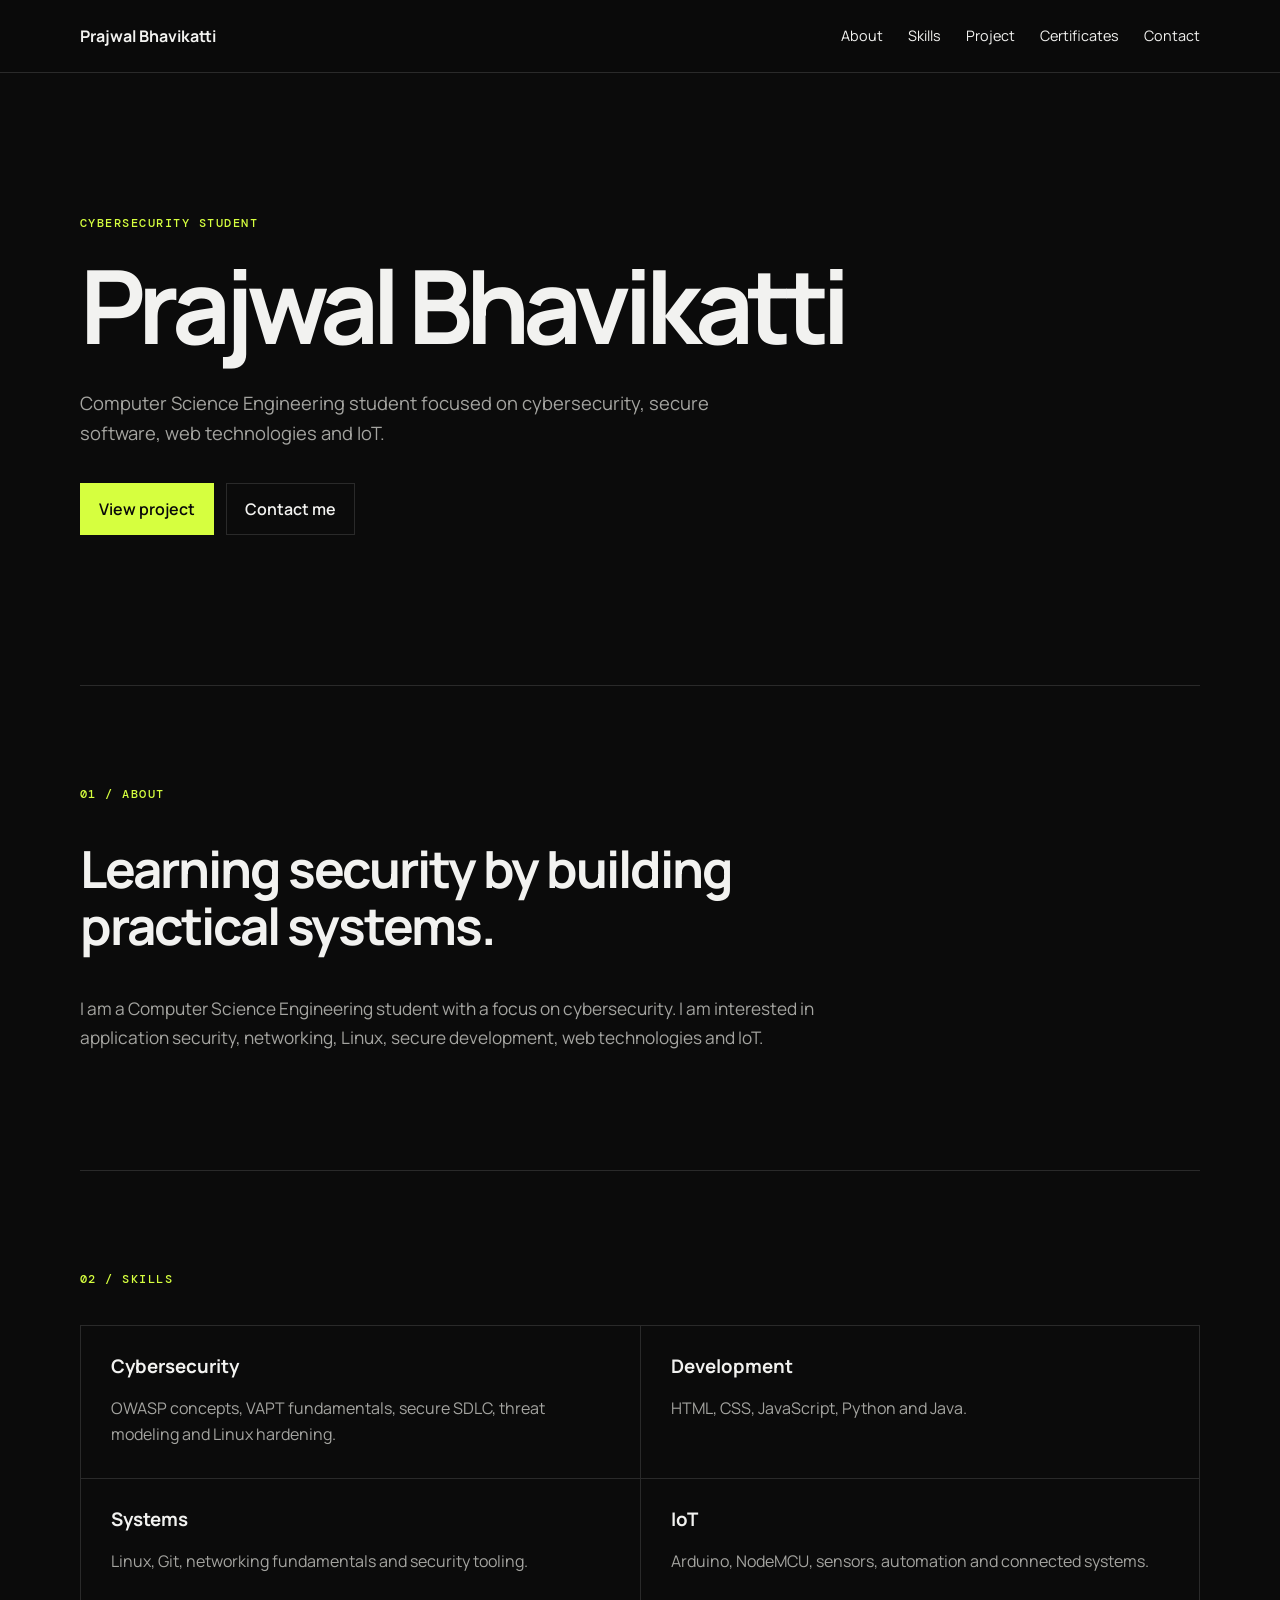
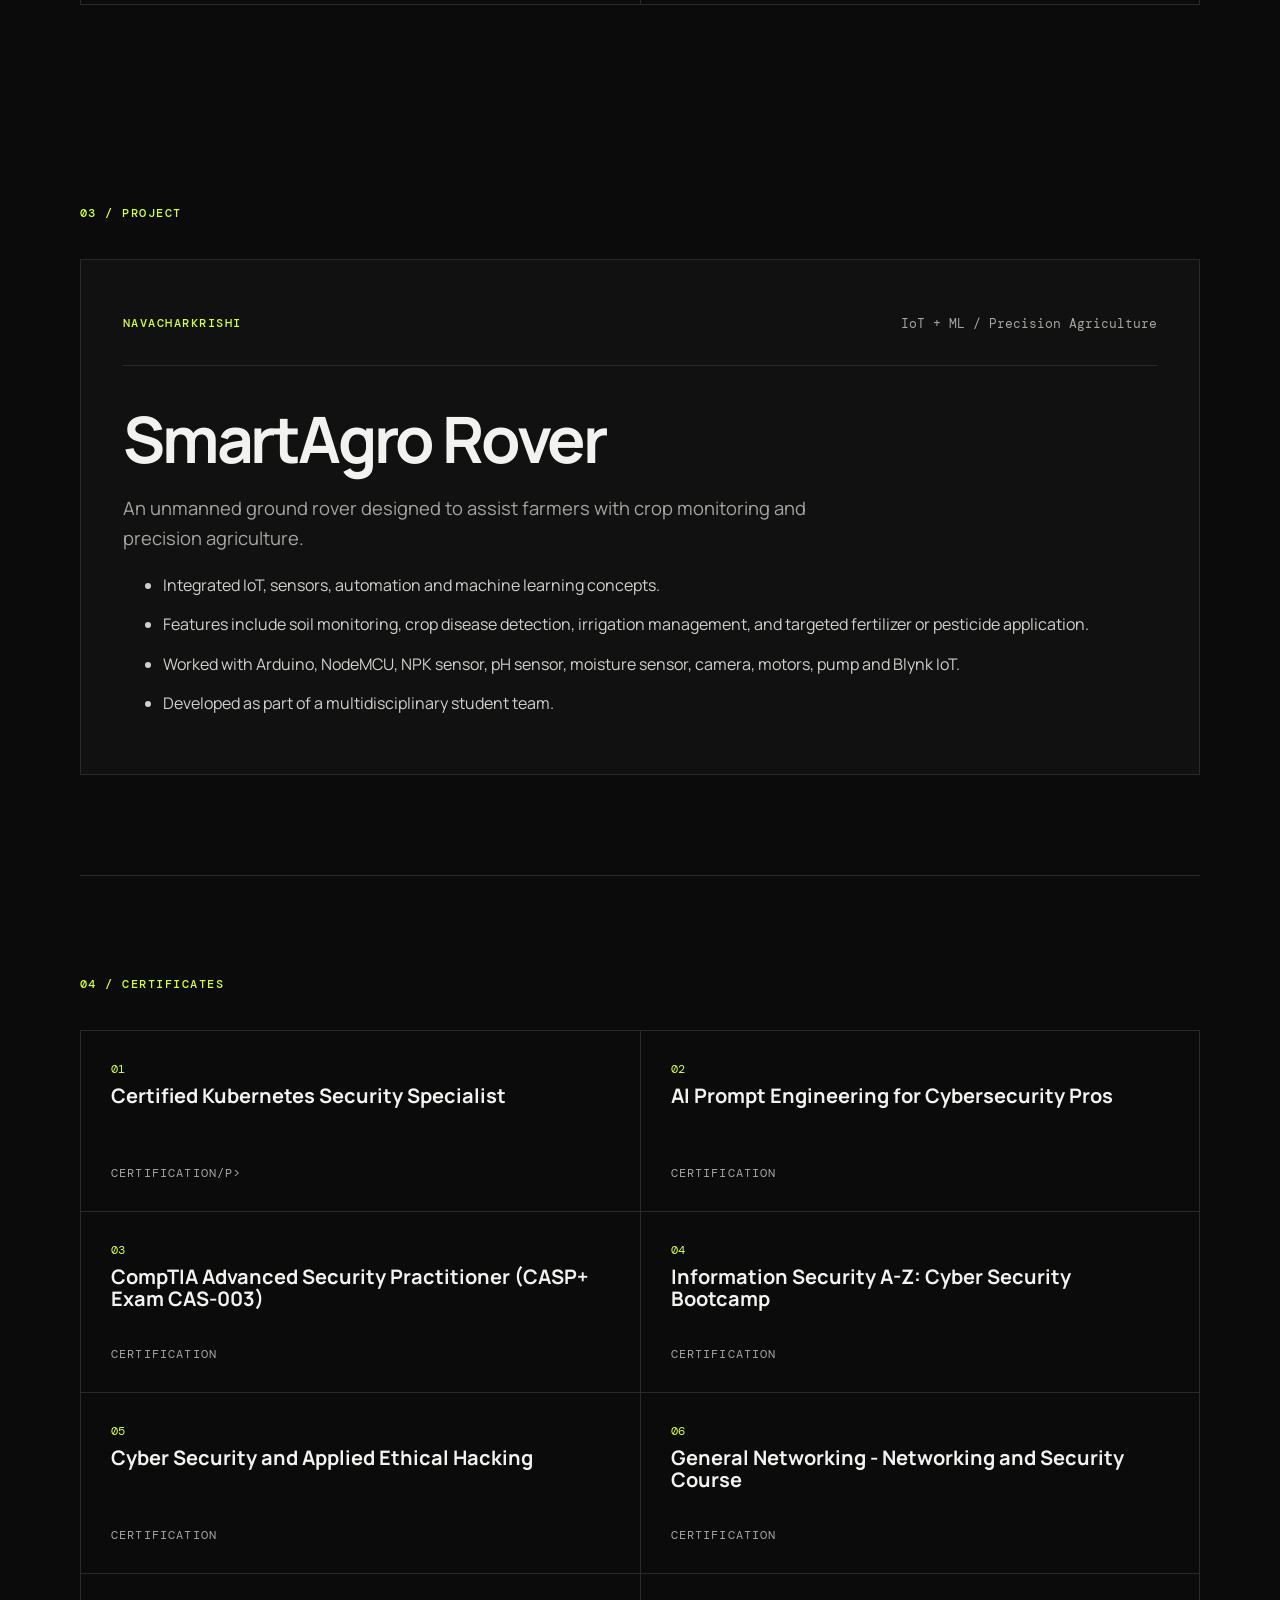
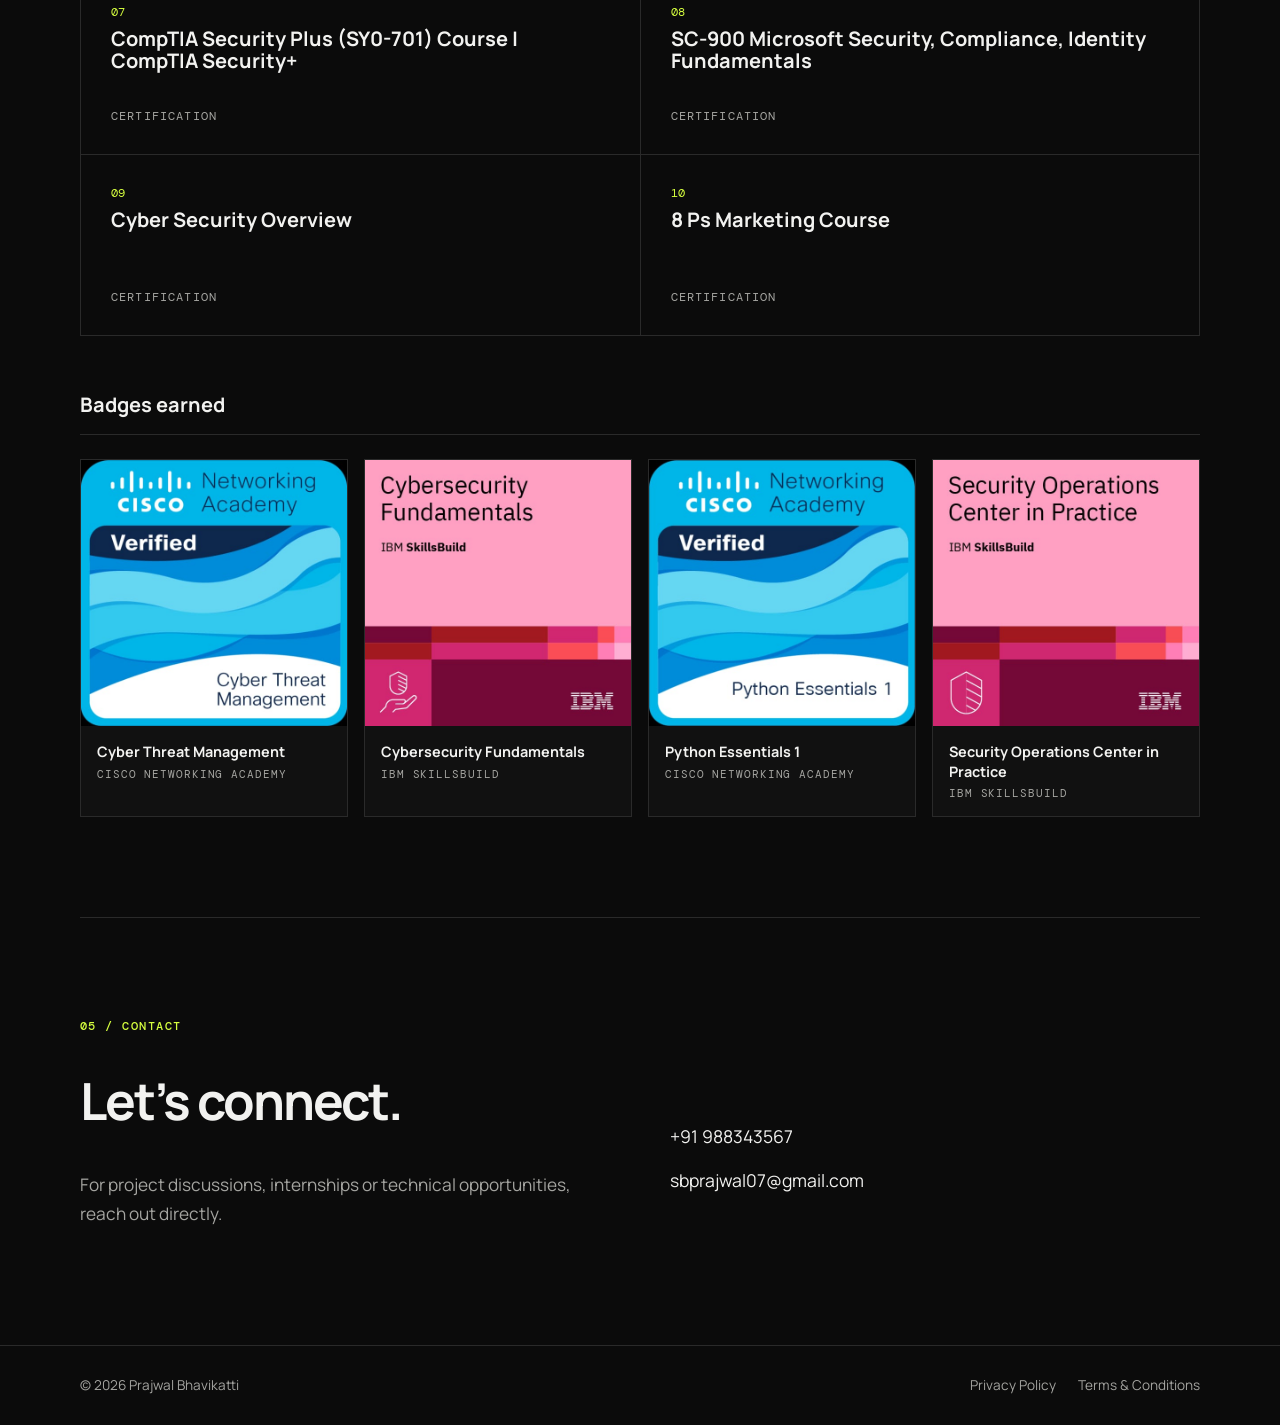
==== index.html @ 609d70a1 "Add files via upload" ====
<!doctype html>
<html lang="en">
<head>
<meta charset="utf-8"><meta name="viewport" content="width=device-width,initial-scale=1">
<meta name="description" content="Prajwal Bhavikatti, Cybersecurity student portfolio.">
<meta name="theme-color" content="#0b0b0b">
<title>Prajwal Bhavikatti | Cybersecurity</title>
<link rel="icon" href="favicon.svg" type="image/svg+xml"><link rel="stylesheet" href="css/style.css">
</head>
<body>
<header class="site-header"><nav class="nav container" aria-label="Main navigation">
<a class="brand" href="#home">Prajwal Bhavikatti</a>
<button class="nav-toggle" type="button" aria-expanded="false" aria-controls="nav-links">Menu</button>
<div id="nav-links" class="nav-links"><a href="#about">About</a><a href="#skills">Skills</a><a href="#project">Project</a><a href="#certificates">Certificates</a><a href="#contact">Contact</a></div>
</nav></header>
<main>
<section id="home" class="hero container"><p class="kicker">Cybersecurity Student</p><h1>Prajwal Bhavikatti</h1><p class="hero-text">Computer Science Engineering student focused on cybersecurity, secure software, web technologies and IoT.</p><div class="actions"><a class="button primary" href="#project">View project</a><a class="button secondary" href="#contact">Contact me</a></div></section>

<section id="about" class="section container"><div class="section-label">01 / About</div><div class="content"><h2>Learning security by building practical systems.</h2><p>I am a Computer Science Engineering student with a focus on cybersecurity. I am interested in application security, networking, Linux, secure development, web technologies and IoT.</p></div></section>

<section id="skills" class="section section-border container"><div class="section-label">02 / Skills</div><div class="skills">
<div><h3>Cybersecurity</h3><p>OWASP concepts, VAPT fundamentals, secure SDLC, threat modeling and Linux hardening.</p></div>
<div><h3>Development</h3><p>HTML, CSS, JavaScript, Python and Java.</p></div>
<div><h3>Systems</h3><p>Linux, Git, networking fundamentals and security tooling.</p></div>
<div><h3>IoT</h3><p>Arduino, NodeMCU, sensors, automation and connected systems.</p></div>
</div></section>

<section id="project" class="section container"><div class="section-label">03 / Project</div><article class="project-card">
<div class="project-top"><p class="kicker">NAVACHARKRISHI</p><p class="project-type">IoT + ML / Precision Agriculture</p></div>
<h2>SmartAgro Rover</h2><p class="project-intro">An unmanned ground rover designed to assist farmers with crop monitoring and precision agriculture.</p>
<ul><li>Integrated IoT, sensors, automation and machine learning concepts.</li><li>Features include soil monitoring, crop disease detection, irrigation management, and targeted fertilizer or pesticide application.</li><li>Worked with Arduino, NodeMCU, NPK sensor, pH sensor, moisture sensor, camera, motors, pump and Blynk IoT.</li><li>Developed as part of a multidisciplinary student team.</li></ul>
</article></section>

<section id="certificates" class="section section-border container"><div class="section-label">04 / Certificates</div>
<div class="certificates"><article class="certificate"><div><p class="certificate-number">01</p><h3>Certified Kubernetes Security Specialist</h3></div><p>Certification/p></article>
<article class="certificate"><div><p class="certificate-number">02</p><h3>AI Prompt Engineering for Cybersecurity Pros</h3></div><p>Certification</p></article>
<article class="certificate"><div><p class="certificate-number">03</p><h3>CompTIA Advanced Security Practitioner (CASP+ Exam CAS-003)</h3></div><p>Certification</p></article>
<article class="certificate"><div><p class="certificate-number">04</p><h3>Information Security A-Z: Cyber Security Bootcamp</h3></div><p>Certification</p></article>
<article class="certificate"><div><p class="certificate-number">05</p><h3>Cyber Security and Applied Ethical Hacking</h3></div><p>Certification</p></article>
<article class="certificate"><div><p class="certificate-number">06</p><h3>General Networking - Networking and Security Course</h3></div><p>Certification</p></article>
<article class="certificate"><div><p class="certificate-number">07</p><h3>CompTIA Security Plus (SY0-701) Course | CompTIA Security+</h3></div><p>Certification</p></article>
<article class="certificate"><div><p class="certificate-number">08</p><h3>SC-900 Microsoft Security, Compliance, Identity Fundamentals</h3></div><p>Certification</p></article>
<article class="certificate"><div><p class="certificate-number">09</p><h3>Cyber Security Overview</h3></div><p>Certification</p></article>
<article class="certificate"><div><p class="certificate-number">10</p><h3>8 Ps Marketing Course</h3></div><p>Certification</p></article></div>
<div class="certificate-heading"><h3>Badges earned</h3><p><!--Uploaded certificate images currently available for this portfolio.--></p></div>
<div class="certificate-gallery"><figure class="certificate-image"><img src="certificates/cyber-threat-management.jpeg" alt="Cyber Threat Management certificate from Cisco Networking Academy" loading="lazy"><figcaption><strong>Cyber Threat Management</strong><span>Cisco Networking Academy</span></figcaption></figure>
<figure class="certificate-image"><img src="certificates/cybersecurity-fundamentals.jpeg" alt="Cybersecurity Fundamentals certificate from IBM SkillsBuild" loading="lazy"><figcaption><strong>Cybersecurity Fundamentals</strong><span>IBM SkillsBuild</span></figcaption></figure>
<figure class="certificate-image"><img src="certificates/python-essentials-1.jpeg" alt="Python Essentials 1 certificate from Cisco Networking Academy" loading="lazy"><figcaption><strong>Python Essentials 1</strong><span>Cisco Networking Academy</span></figcaption></figure>
<figure class="certificate-image"><img src="certificates/security-operations-center.jpeg" alt="Security Operations Center in Practice certificate from IBM SkillsBuild" loading="lazy"><figcaption><strong>Security Operations Center in Practice</strong><span>IBM SkillsBuild</span></figcaption></figure></div>
</section>

<section id="contact" class="section section-border container"><div class="section-label">05 / Contact</div><div class="contact"><div><h2>Let’s connect.</h2><p>For project discussions, internships or technical opportunities, reach out directly.</p></div><div class="contact-details"><a href="tel:+91988343567">+91 988343567</a><a href="mailto:sbprajwal07@gmail.com">sbprajwal07@gmail.com</a></div></div></section>
</main>
<footer class="footer"><div class="container footer-inner"><span>© <span id="year"></span> Prajwal Bhavikatti</span><div><a href="privacy.html">Privacy Policy</a><a href="terms.html">Terms &amp; Conditions</a></div></div></footer>
<script src="js/script.js"></script>
</body></html>
---- css/style.css ----
@import url('https://fonts.googleapis.com/css2?family=DM+Mono:wght@400;500&family=Manrope:wght@400;500;600;700&display=swap');
:root{--bg:#0b0b0b;--surface:#111;--text:#f2f2f0;--muted:#a4a4a0;--line:#2a2a2a;--accent:#d6ff3f;--max:1120px}
*{box-sizing:border-box}html{scroll-behavior:smooth}body{margin:0;background:var(--bg);color:var(--text);font-family:Manrope,Arial,sans-serif;line-height:1.65}a{color:inherit;text-decoration:none}a:hover{color:var(--accent)}.container{width:min(calc(100% - 40px),var(--max));margin:auto}
.site-header{border-bottom:1px solid var(--line);position:sticky;top:0;background:rgba(11,11,11,.96);z-index:10}.nav{min-height:72px;display:flex;align-items:center;justify-content:space-between;gap:30px}.brand{font-weight:700}.nav-links{display:flex;gap:25px;font-size:.9rem}.nav-toggle{display:none;background:none;border:1px solid var(--line);color:var(--text);padding:8px 12px}
.hero{padding:130px 0 150px;border-bottom:1px solid var(--line)}.kicker,.section-label{font:500 .78rem 'DM Mono',monospace;text-transform:uppercase;letter-spacing:.12em;color:var(--accent)}h1,h2,h3{line-height:1.1;margin-top:0}h1{font-size:clamp(3.2rem,8vw,7rem);letter-spacing:-.065em;max-width:950px;margin:18px 0 26px}.hero-text{max-width:700px;color:var(--muted);font-size:1.15rem}.actions{display:flex;gap:12px;margin-top:34px}.button{display:inline-block;padding:12px 18px;border:1px solid var(--line);font-weight:600}.button.primary{background:var(--accent);color:#090909;border-color:var(--accent)}
.section{padding:100px 0}.section-border{border-top:1px solid var(--line)}.section-label{margin-bottom:38px}.content{max-width:820px}.content h2,.contact h2{font-size:clamp(2rem,4vw,3.4rem);letter-spacing:-.04em}.content p,.contact p{color:var(--muted);font-size:1.08rem}
.skills{display:grid;grid-template-columns:repeat(2,1fr);gap:1px;background:var(--line);border:1px solid var(--line)}.skills>div{background:var(--bg);padding:30px}.skills p{color:var(--muted);margin-bottom:0}
.project-card{border:1px solid var(--line);padding:42px;background:var(--surface)}.project-top{display:flex;justify-content:space-between;gap:20px;border-bottom:1px solid var(--line);padding-bottom:20px}.project-type{color:var(--muted);font:400 .8rem 'DM Mono',monospace}.project-card h2{font-size:clamp(2.4rem,5vw,4.4rem);letter-spacing:-.05em;margin:38px 0 18px}.project-intro{font-size:1.15rem;color:var(--muted);max-width:760px}.project-card li{margin:13px 0;color:#d0d0cc}
.certificates{display:grid;grid-template-columns:repeat(2,1fr);gap:1px;background:var(--line);border:1px solid var(--line)}.certificate{background:var(--bg);padding:30px;display:flex;justify-content:space-between;gap:30px;min-height:180px;flex-direction:column}.certificate h3{font-size:1.25rem;max-width:480px;margin:8px 0 0}.certificate>p{font:400 .72rem 'DM Mono',monospace;text-transform:uppercase;letter-spacing:.1em;color:var(--muted);margin:0}.certificate-number{font:400 .75rem 'DM Mono',monospace;color:var(--accent);margin:0}
.certificate-heading{margin:58px 0 24px;display:flex;justify-content:space-between;align-items:end;gap:30px;border-bottom:1px solid var(--line);padding-bottom:18px}.certificate-heading h3{margin:0;font-size:1.25rem}.certificate-heading p{margin:0;color:var(--muted);font-size:.9rem}.certificate-gallery{display:grid;grid-template-columns:repeat(4,1fr);gap:16px}.certificate-image{margin:0;border:1px solid var(--line);background:var(--surface)}.certificate-image img{display:block;width:100%;aspect-ratio:1/1;object-fit:cover}.certificate-image figcaption{padding:16px;display:flex;flex-direction:column;gap:5px}.certificate-image figcaption strong{font-size:.9rem;line-height:1.35}.certificate-image figcaption span{font:400 .7rem 'DM Mono',monospace;text-transform:uppercase;letter-spacing:.08em;color:var(--muted)}
.contact{display:grid;grid-template-columns:1fr 1fr;gap:60px}.contact-details{display:flex;flex-direction:column;gap:15px;justify-content:center;font-size:1.1rem}.footer{border-top:1px solid var(--line);padding:28px 0;color:var(--muted);font-size:.85rem}.footer-inner{display:flex;justify-content:space-between;gap:20px}.footer a{margin-left:22px}
.legal{max-width:800px;padding:100px 0}.legal h1{font-size:clamp(3rem,7vw,5rem);margin:18px 0 50px}.legal h2{margin-top:48px}.legal p{color:var(--muted)}
@media(max-width:900px){.certificate-gallery{grid-template-columns:repeat(2,1fr)}}@media(max-width:700px){.container{width:min(calc(100% - 28px),var(--max))}.nav-toggle{display:block}.nav-links{display:none;position:absolute;left:14px;right:14px;top:68px;background:var(--surface);border:1px solid var(--line);padding:16px;flex-direction:column;gap:16px}.nav-links.open{display:flex}.hero{padding:90px 0 100px}h1{font-size:clamp(3rem,17vw,5rem)}.section{padding:75px 0}.skills,.certificates,.contact{grid-template-columns:1fr}.project-card{padding:25px}.project-top{flex-direction:column}.certificate-heading{display:block}.certificate-heading p{margin-top:8px}.certificate-gallery{grid-template-columns:1fr 1fr}.footer-inner{flex-direction:column}.footer a{margin:0 18px 0 0}}
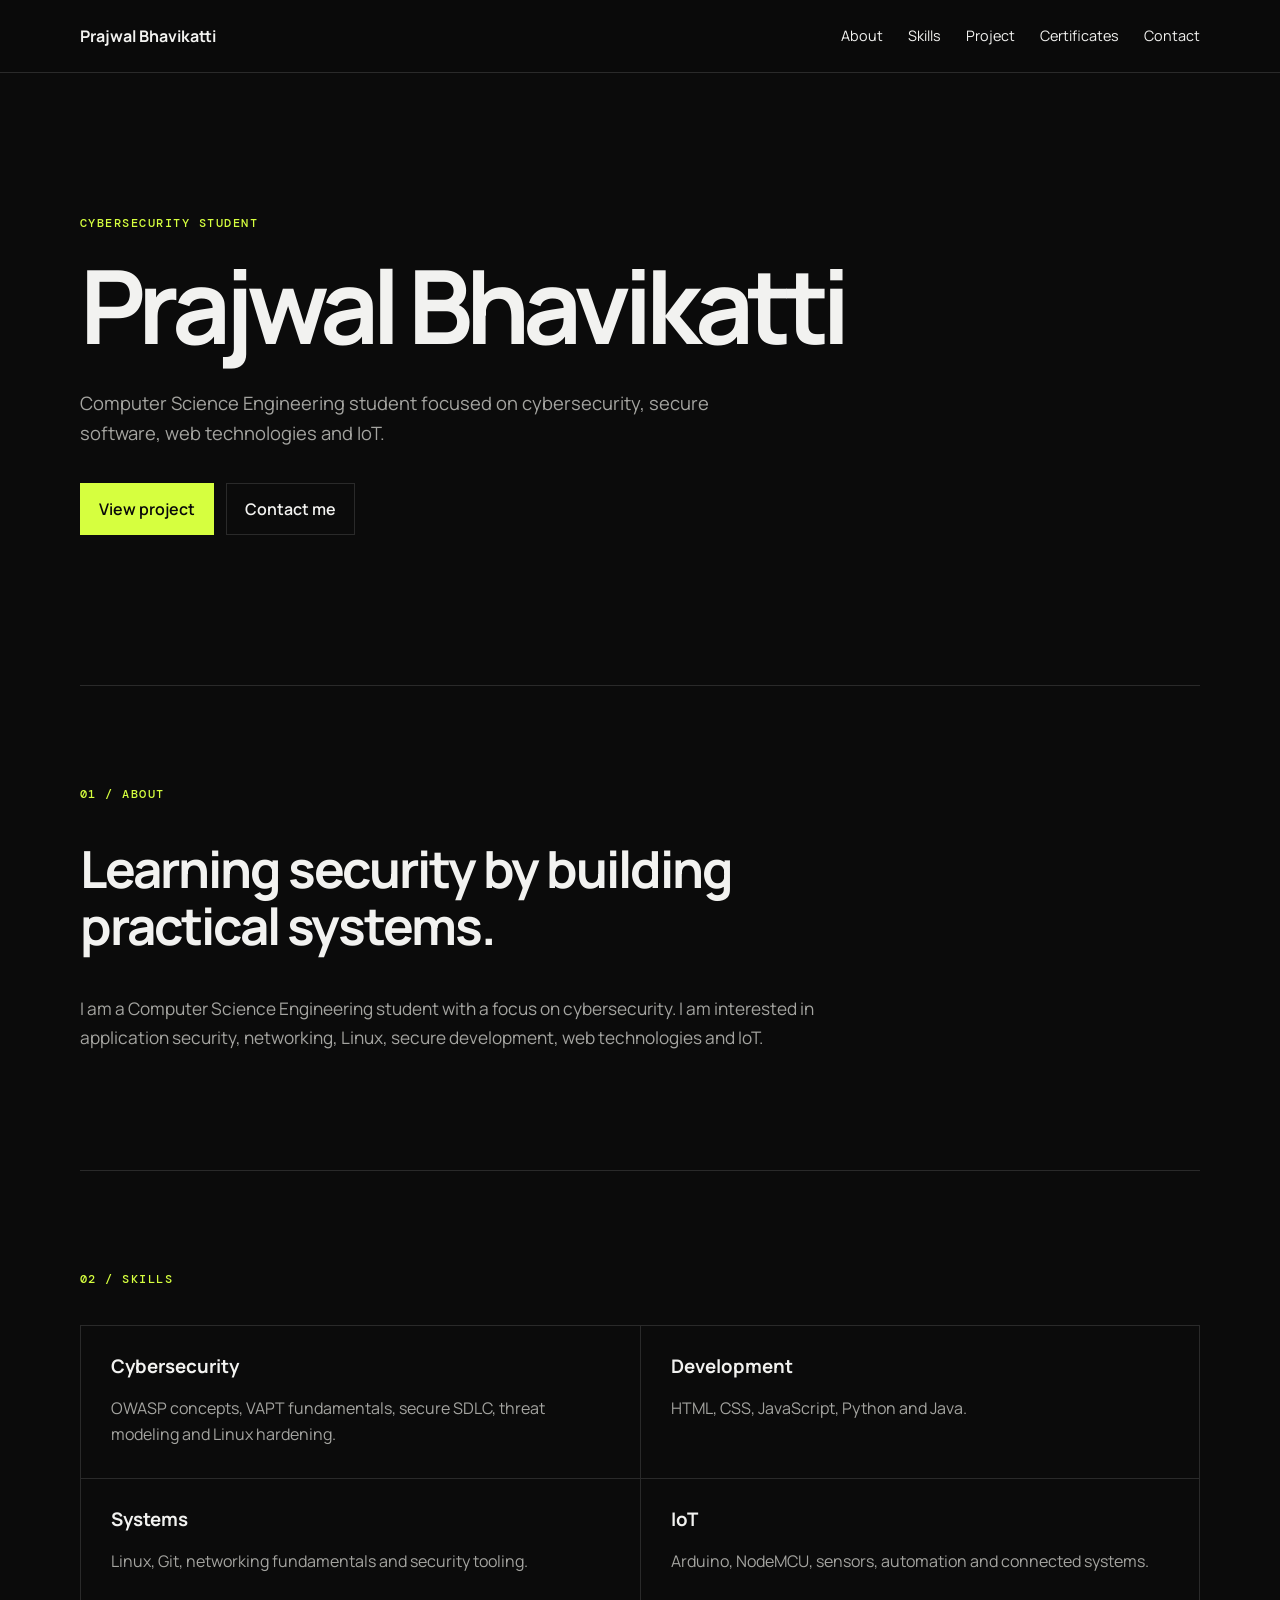
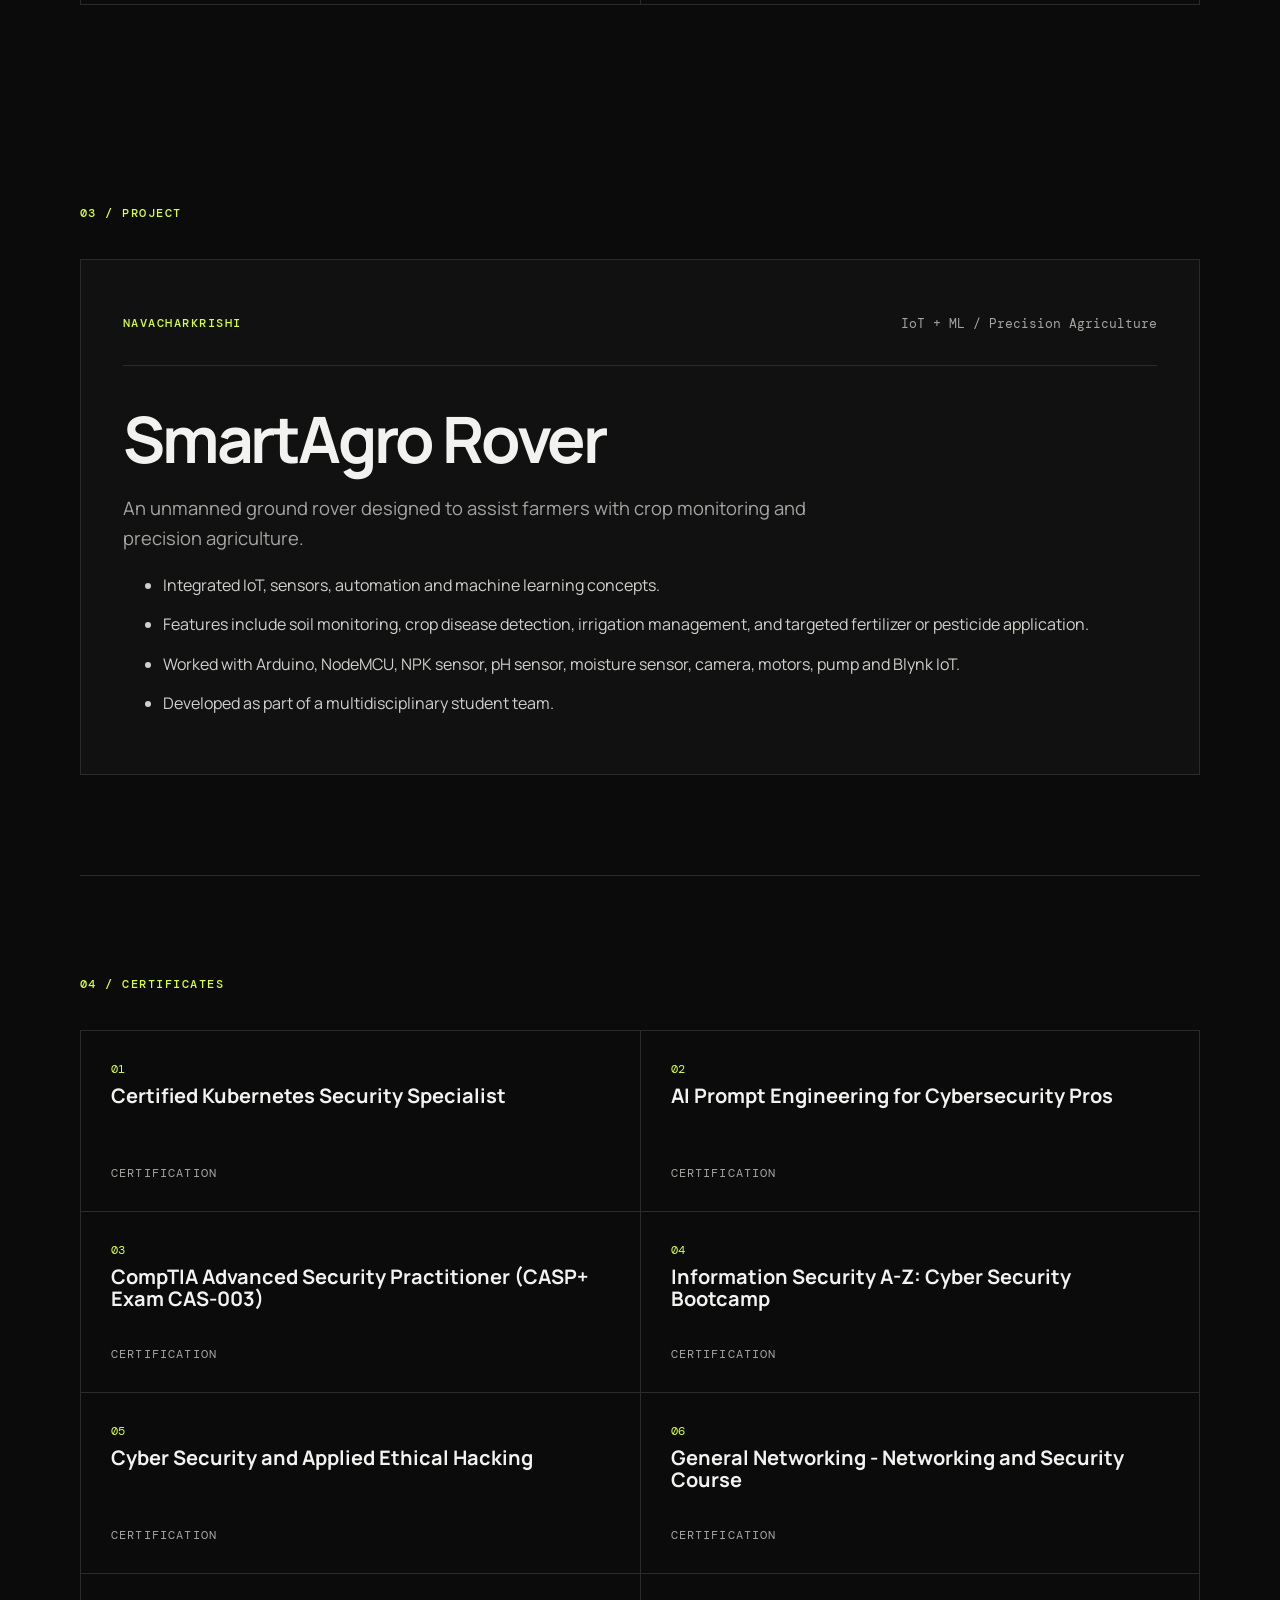
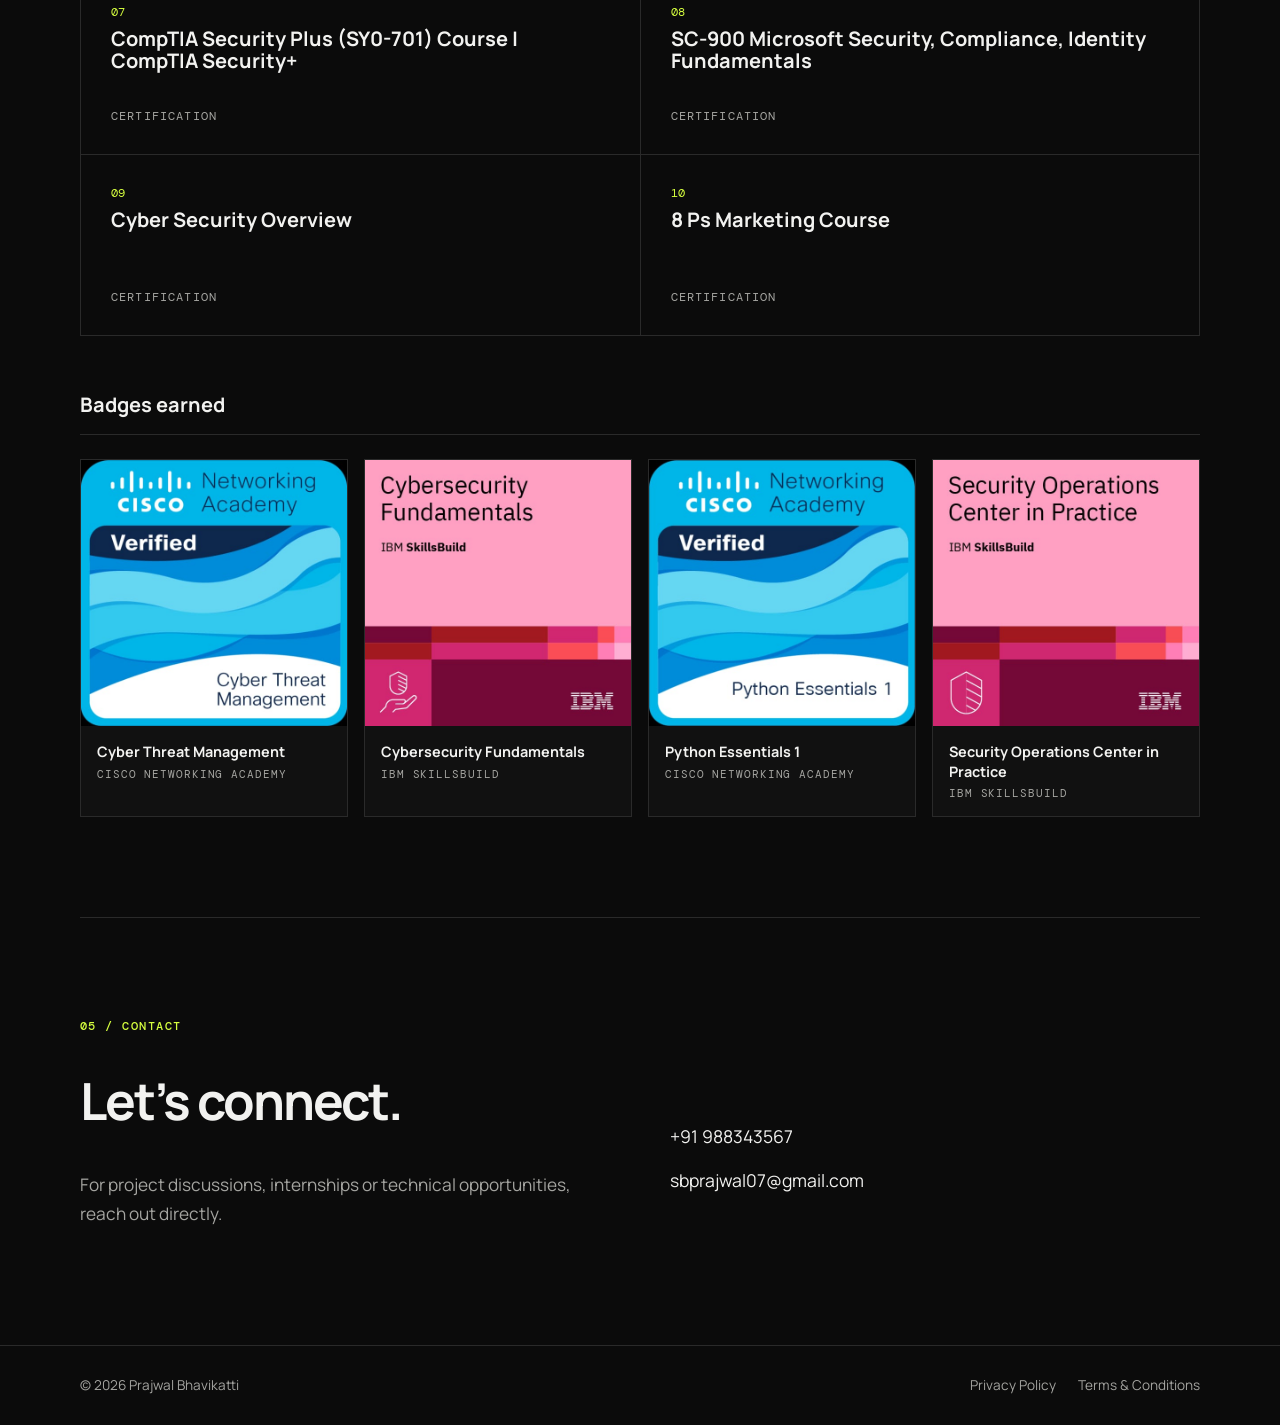
==== commit 840e2ae0: "Fix typo in certification section Fixed a typo in the certification section by correcting 'Certifica" ====
--- a/index.html
+++ b/index.html
@@ -32,7 +32,7 @@
 </article></section>
 
 <section id="certificates" class="section section-border container"><div class="section-label">04 / Certificates</div>
-<div class="certificates"><article class="certificate"><div><p class="certificate-number">01</p><h3>Certified Kubernetes Security Specialist</h3></div><p>Certification/p></article>
+<div class="certificates"><article class="certificate"><div><p class="certificate-number">01</p><h3>Certified Kubernetes Security Specialist</h3></div><p>Certification</p></article>
 <article class="certificate"><div><p class="certificate-number">02</p><h3>AI Prompt Engineering for Cybersecurity Pros</h3></div><p>Certification</p></article>
 <article class="certificate"><div><p class="certificate-number">03</p><h3>CompTIA Advanced Security Practitioner (CASP+ Exam CAS-003)</h3></div><p>Certification</p></article>
 <article class="certificate"><div><p class="certificate-number">04</p><h3>Information Security A-Z: Cyber Security Bootcamp</h3></div><p>Certification</p></article>
@@ -53,4 +53,4 @@
 </main>
 <footer class="footer"><div class="container footer-inner"><span>© <span id="year"></span> Prajwal Bhavikatti</span><div><a href="privacy.html">Privacy Policy</a><a href="terms.html">Terms &amp; Conditions</a></div></div></footer>
 <script src="js/script.js"></script>
-</body></html>+</body></html>
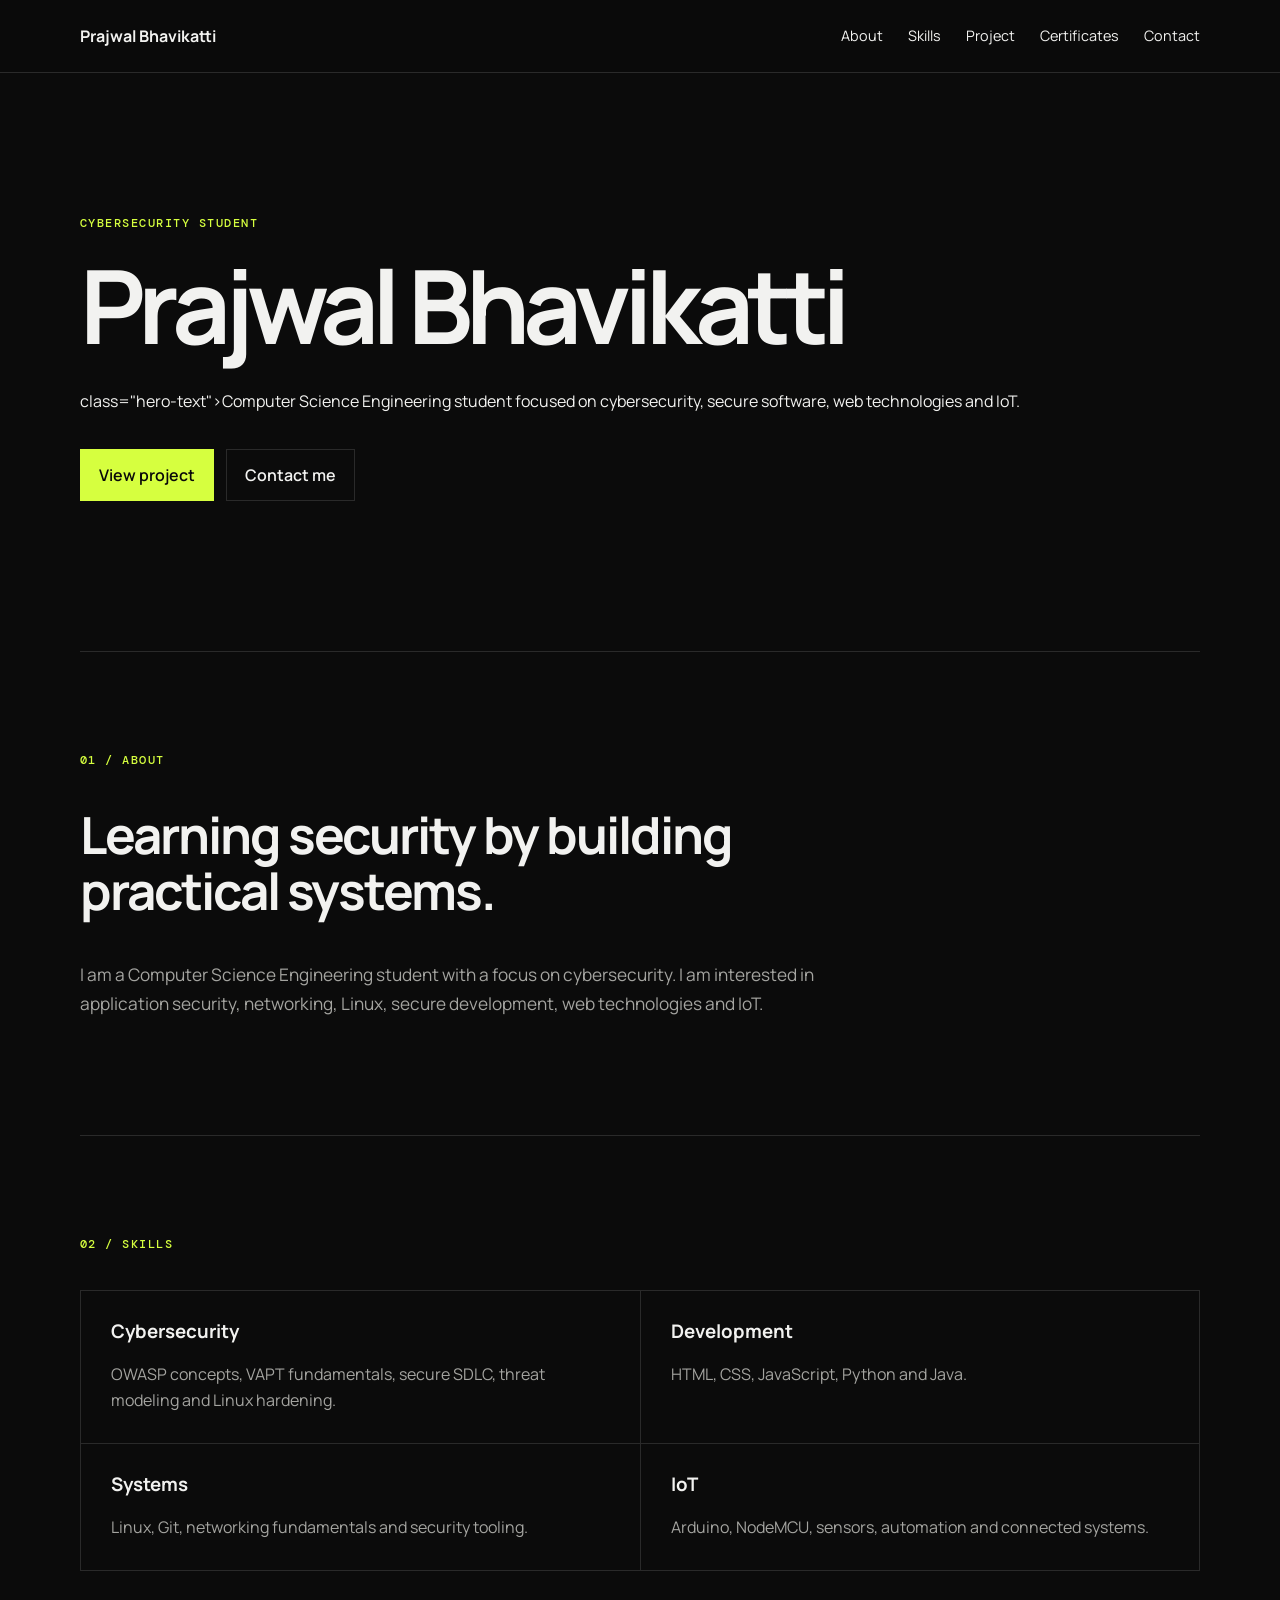
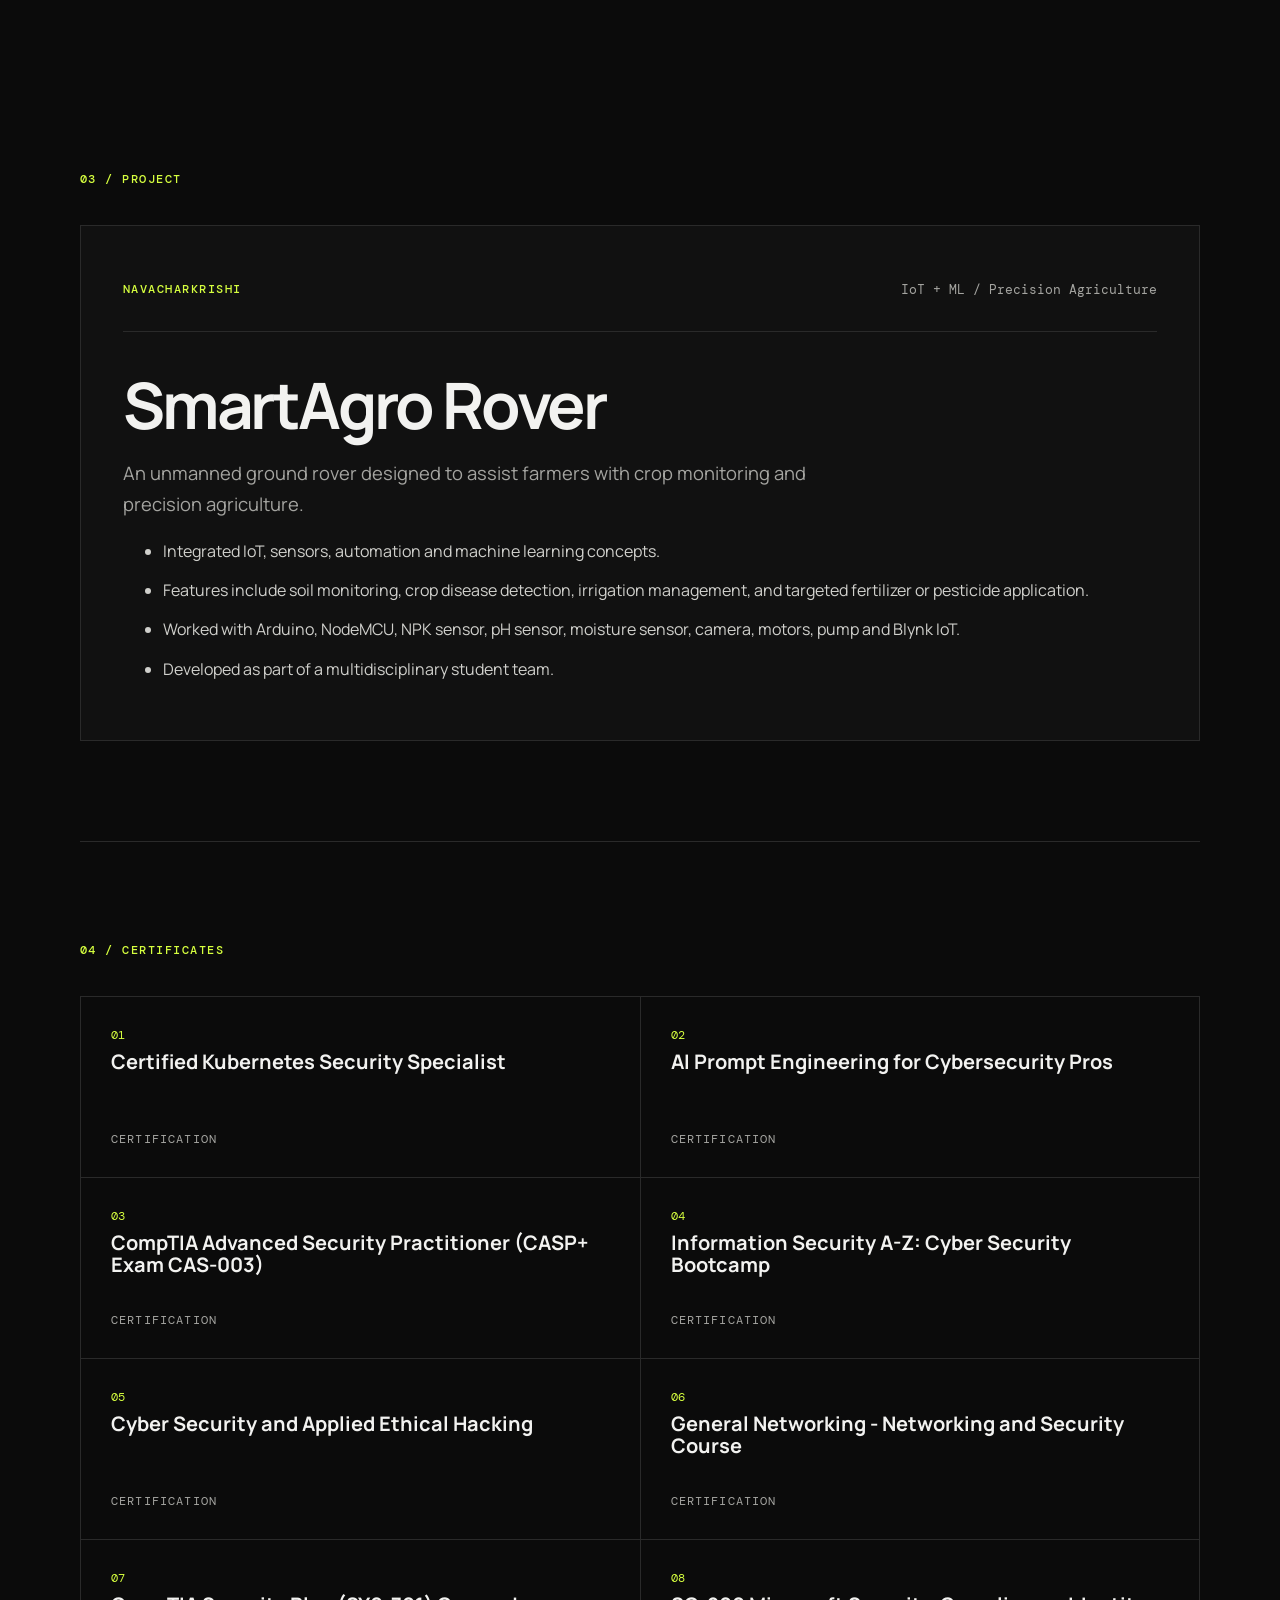
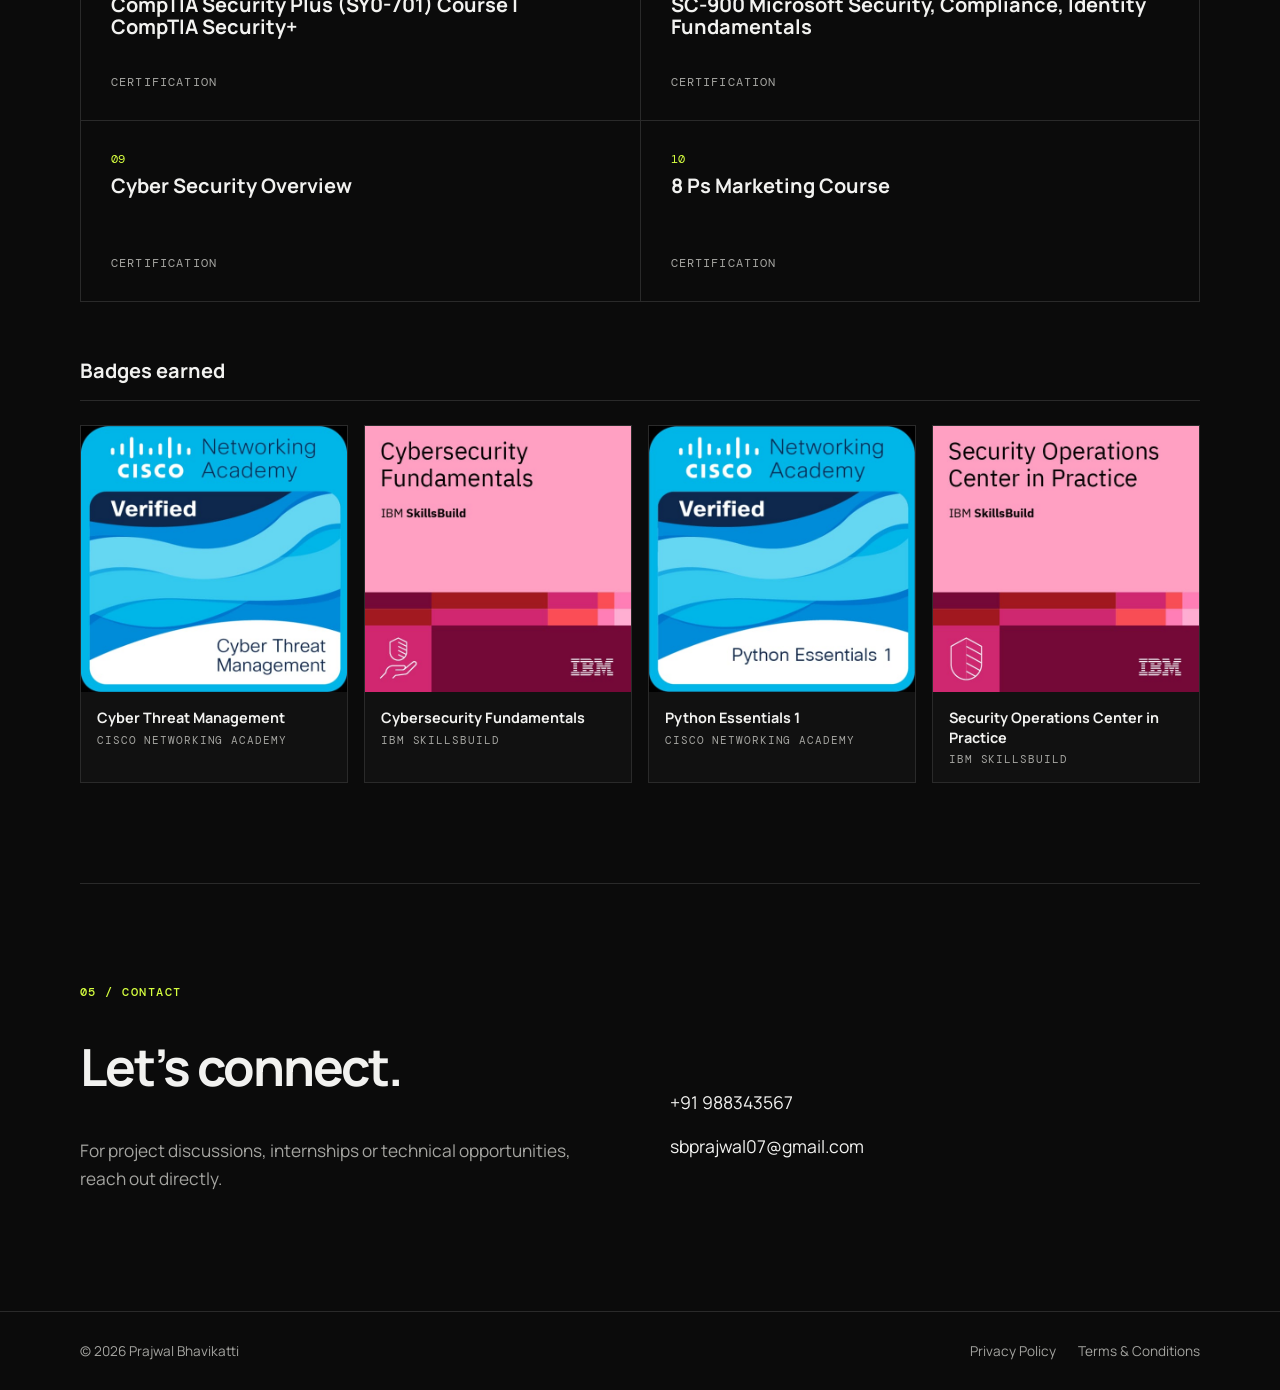
==== commit 7f9fe877: "Correct hero-text class syntax in index.html Fixed HTML syntax error in hero-text class." ====
--- a/index.html
+++ b/index.html
@@ -14,7 +14,7 @@
 <div id="nav-links" class="nav-links"><a href="#about">About</a><a href="#skills">Skills</a><a href="#project">Project</a><a href="#certificates">Certificates</a><a href="#contact">Contact</a></div>
 </nav></header>
 <main>
-<section id="home" class="hero container"><p class="kicker">Cybersecurity Student</p><h1>Prajwal Bhavikatti</h1><p class="hero-text">Computer Science Engineering student focused on cybersecurity, secure software, web technologies and IoT.</p><div class="actions"><a class="button primary" href="#project">View project</a><a class="button secondary" href="#contact">Contact me</a></div></section>
+<section id="home" class="hero container"><p class="kicker">Cybersecurity Student</p><h1>Prajwal Bhavikatti</h1><p> class="hero-text">Computer Science Engineering student focused on cybersecurity, secure software, web technologies and IoT.</p><div class="actions"><a class="button primary" href="#project">View project</a><a class="button secondary" href="#contact">Contact me</a></div></section>
 
 <section id="about" class="section container"><div class="section-label">01 / About</div><div class="content"><h2>Learning security by building practical systems.</h2><p>I am a Computer Science Engineering student with a focus on cybersecurity. I am interested in application security, networking, Linux, secure development, web technologies and IoT.</p></div></section>
 
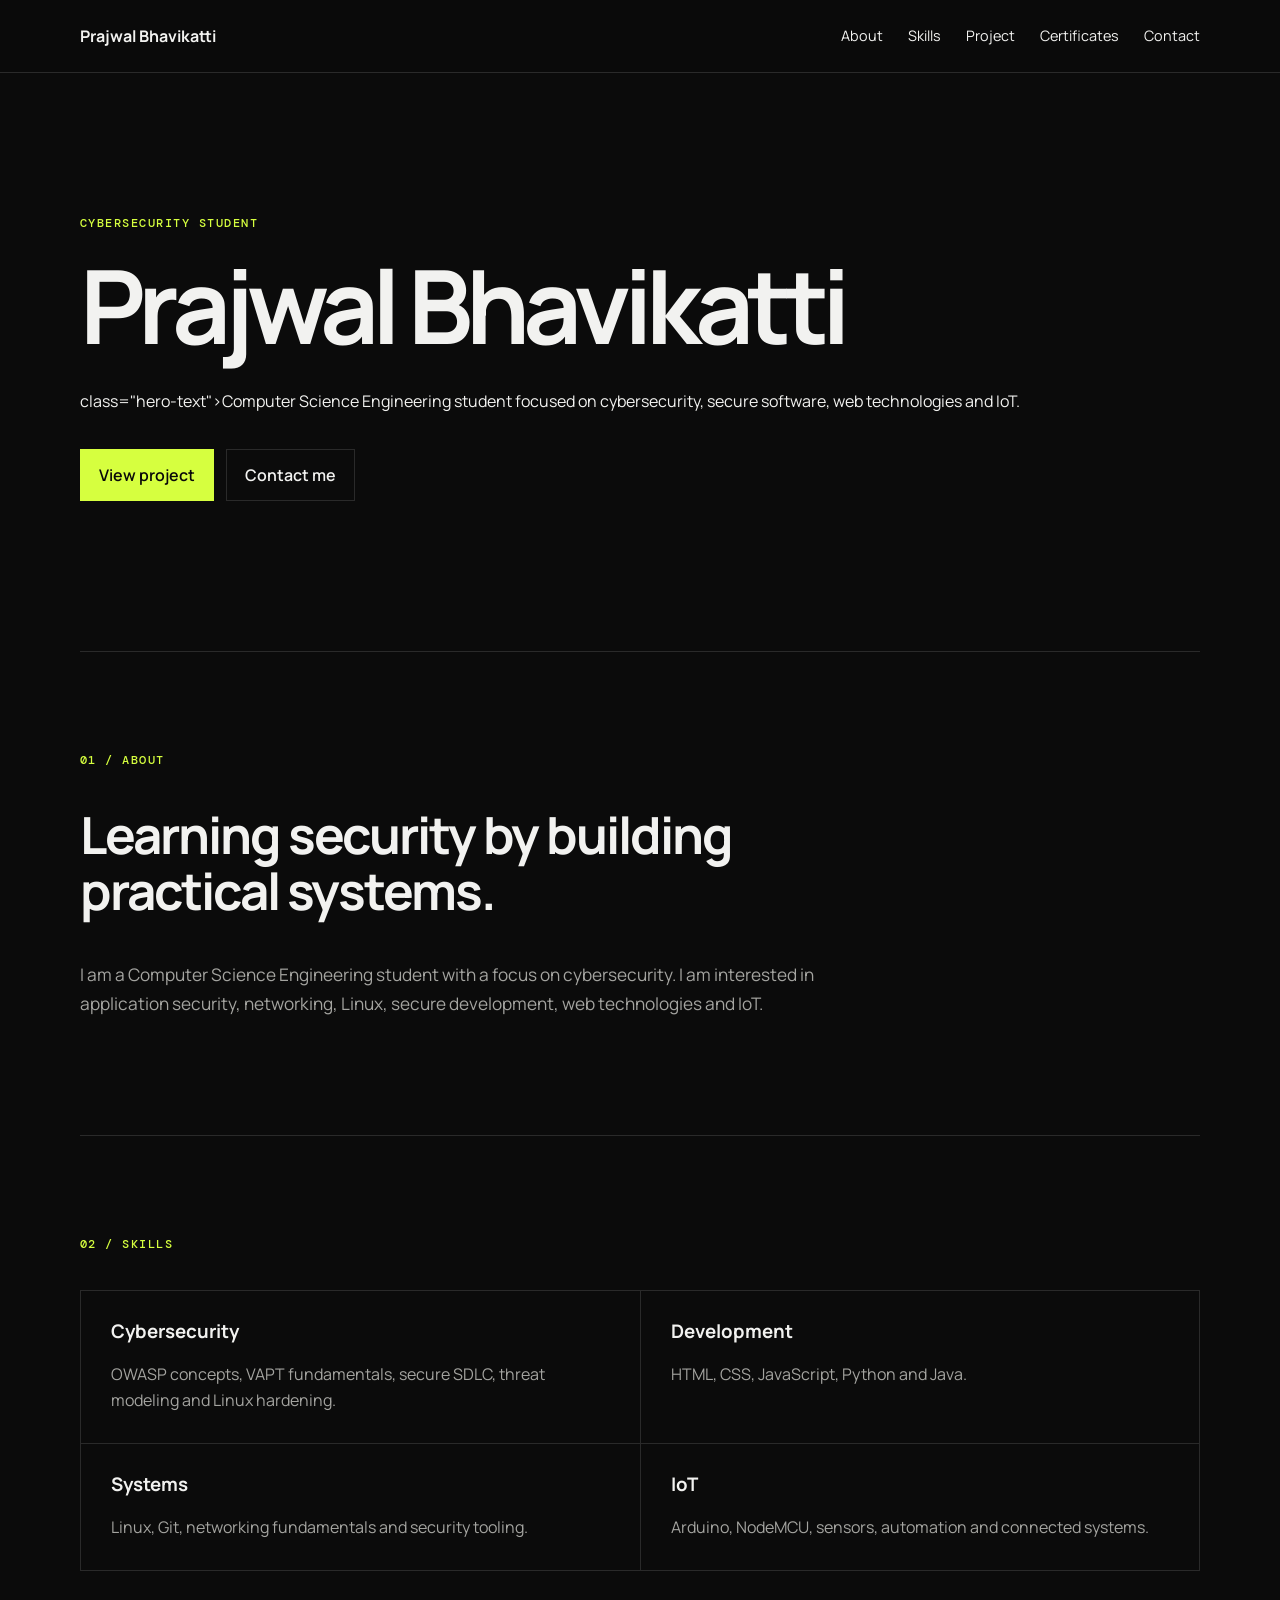
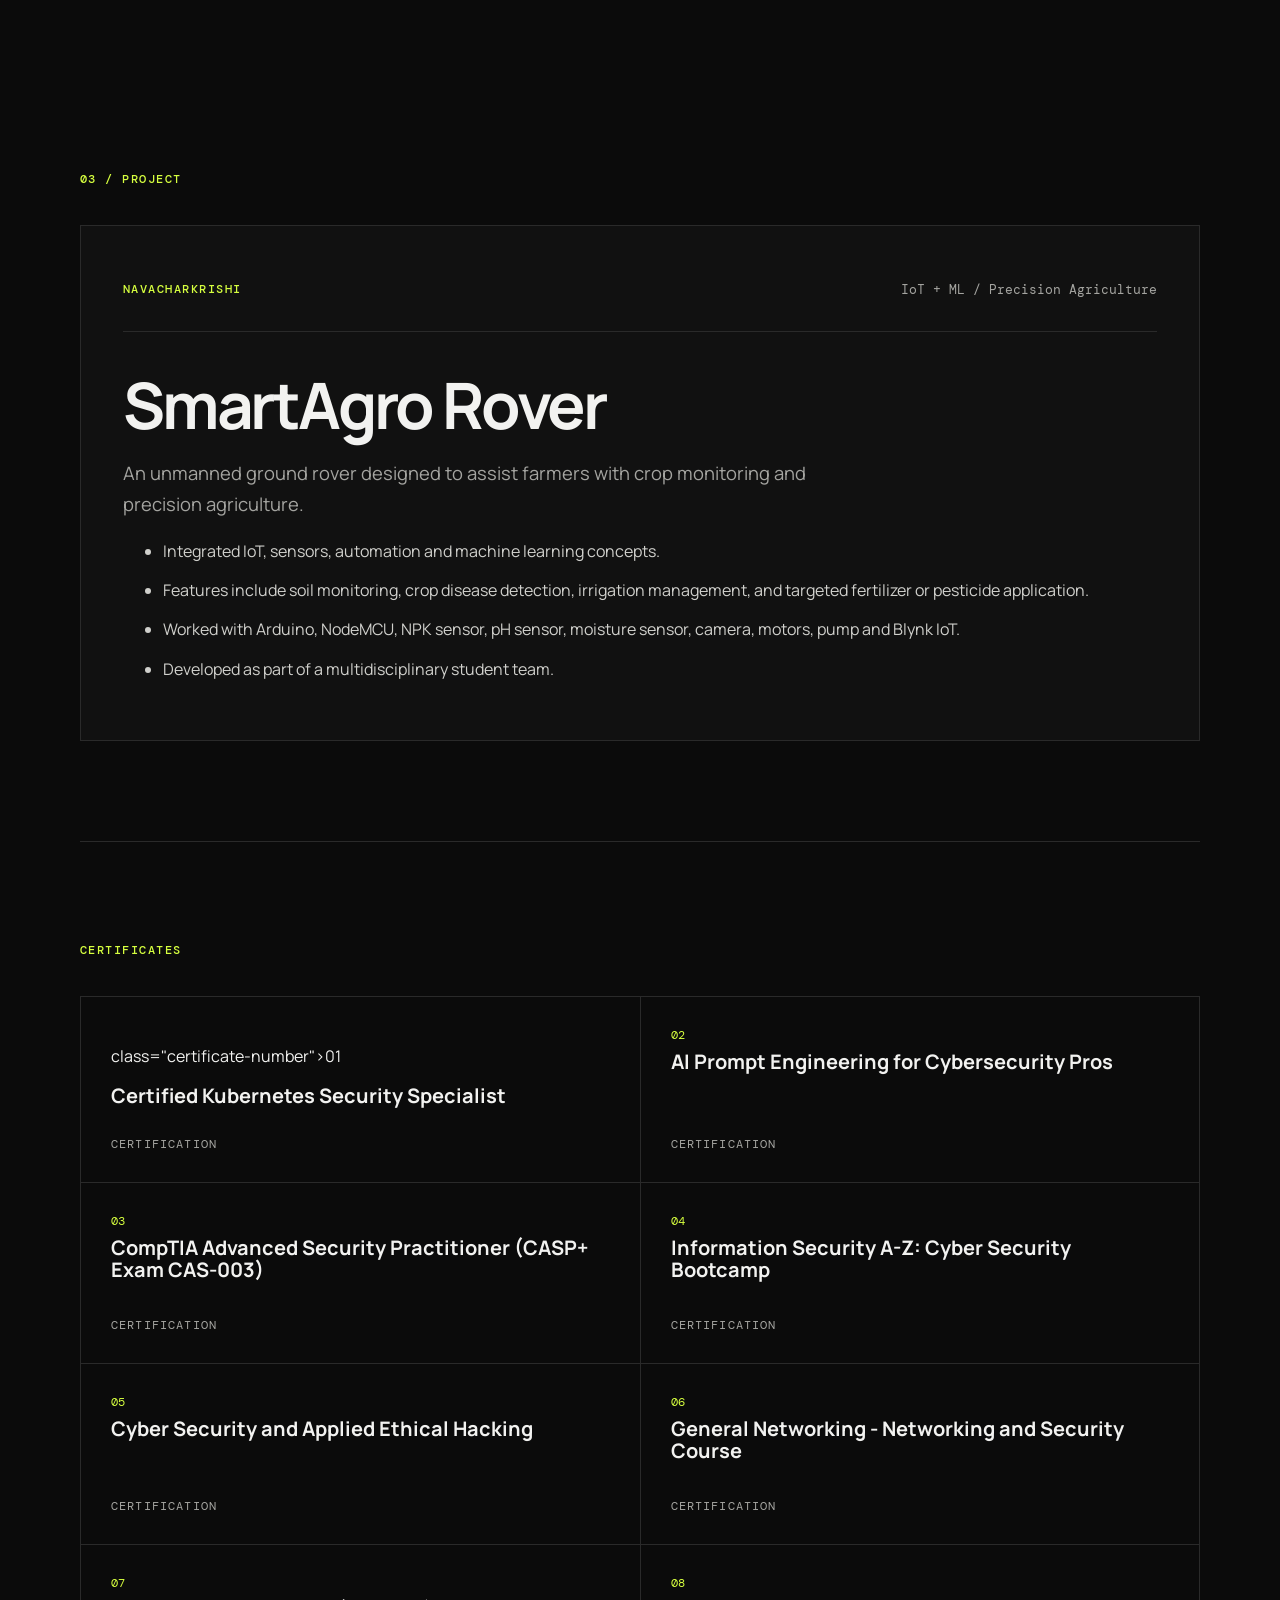
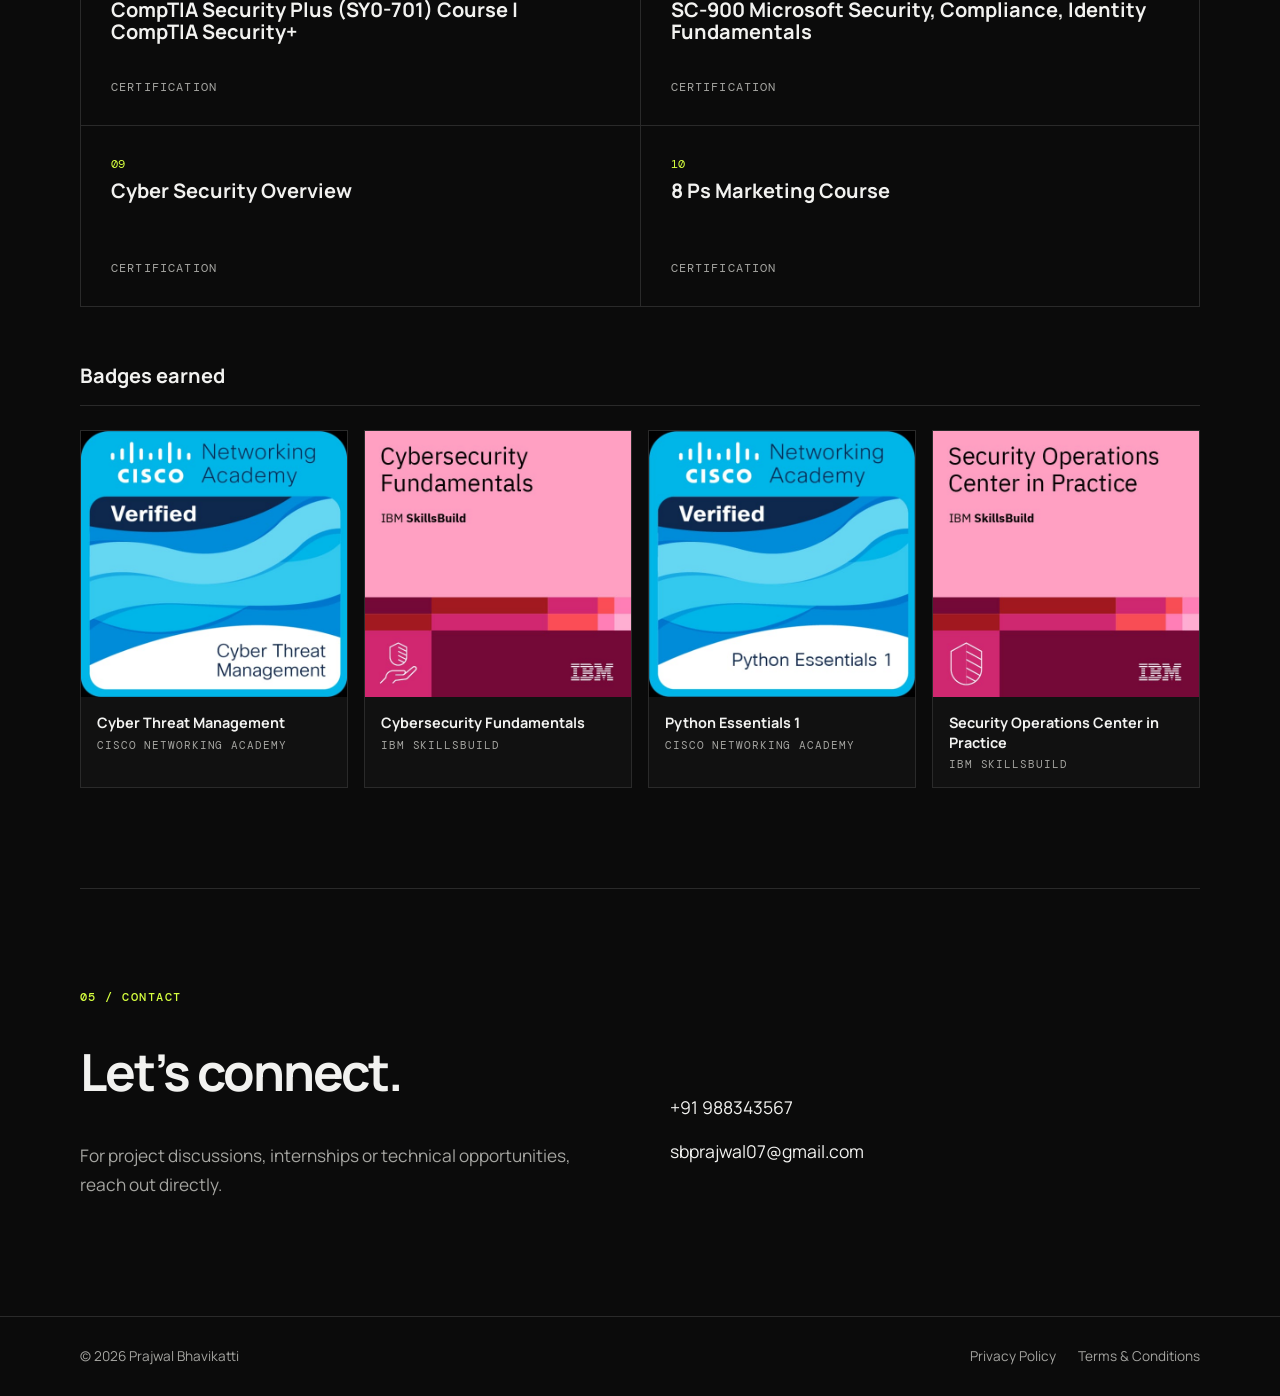
==== commit fc755652: "Fix HTML structure for certificates section" ====
--- a/index.html
+++ b/index.html
@@ -31,8 +31,8 @@
 <ul><li>Integrated IoT, sensors, automation and machine learning concepts.</li><li>Features include soil monitoring, crop disease detection, irrigation management, and targeted fertilizer or pesticide application.</li><li>Worked with Arduino, NodeMCU, NPK sensor, pH sensor, moisture sensor, camera, motors, pump and Blynk IoT.</li><li>Developed as part of a multidisciplinary student team.</li></ul>
 </article></section>
 
-<section id="certificates" class="section section-border container"><div class="section-label">04 / Certificates</div>
-<div class="certificates"><article class="certificate"><div><p class="certificate-number">01</p><h3>Certified Kubernetes Security Specialist</h3></div><p>Certification</p></article>
+<section id="certificates" class="section section-border container"><div class="section-label">Certificates</div>
+<div class="certificates"><article class="certificate"><div><p> class="certificate-number">01</p><h3>Certified Kubernetes Security Specialist</h3></div><p>Certification</p></article>
 <article class="certificate"><div><p class="certificate-number">02</p><h3>AI Prompt Engineering for Cybersecurity Pros</h3></div><p>Certification</p></article>
 <article class="certificate"><div><p class="certificate-number">03</p><h3>CompTIA Advanced Security Practitioner (CASP+ Exam CAS-003)</h3></div><p>Certification</p></article>
 <article class="certificate"><div><p class="certificate-number">04</p><h3>Information Security A-Z: Cyber Security Bootcamp</h3></div><p>Certification</p></article>
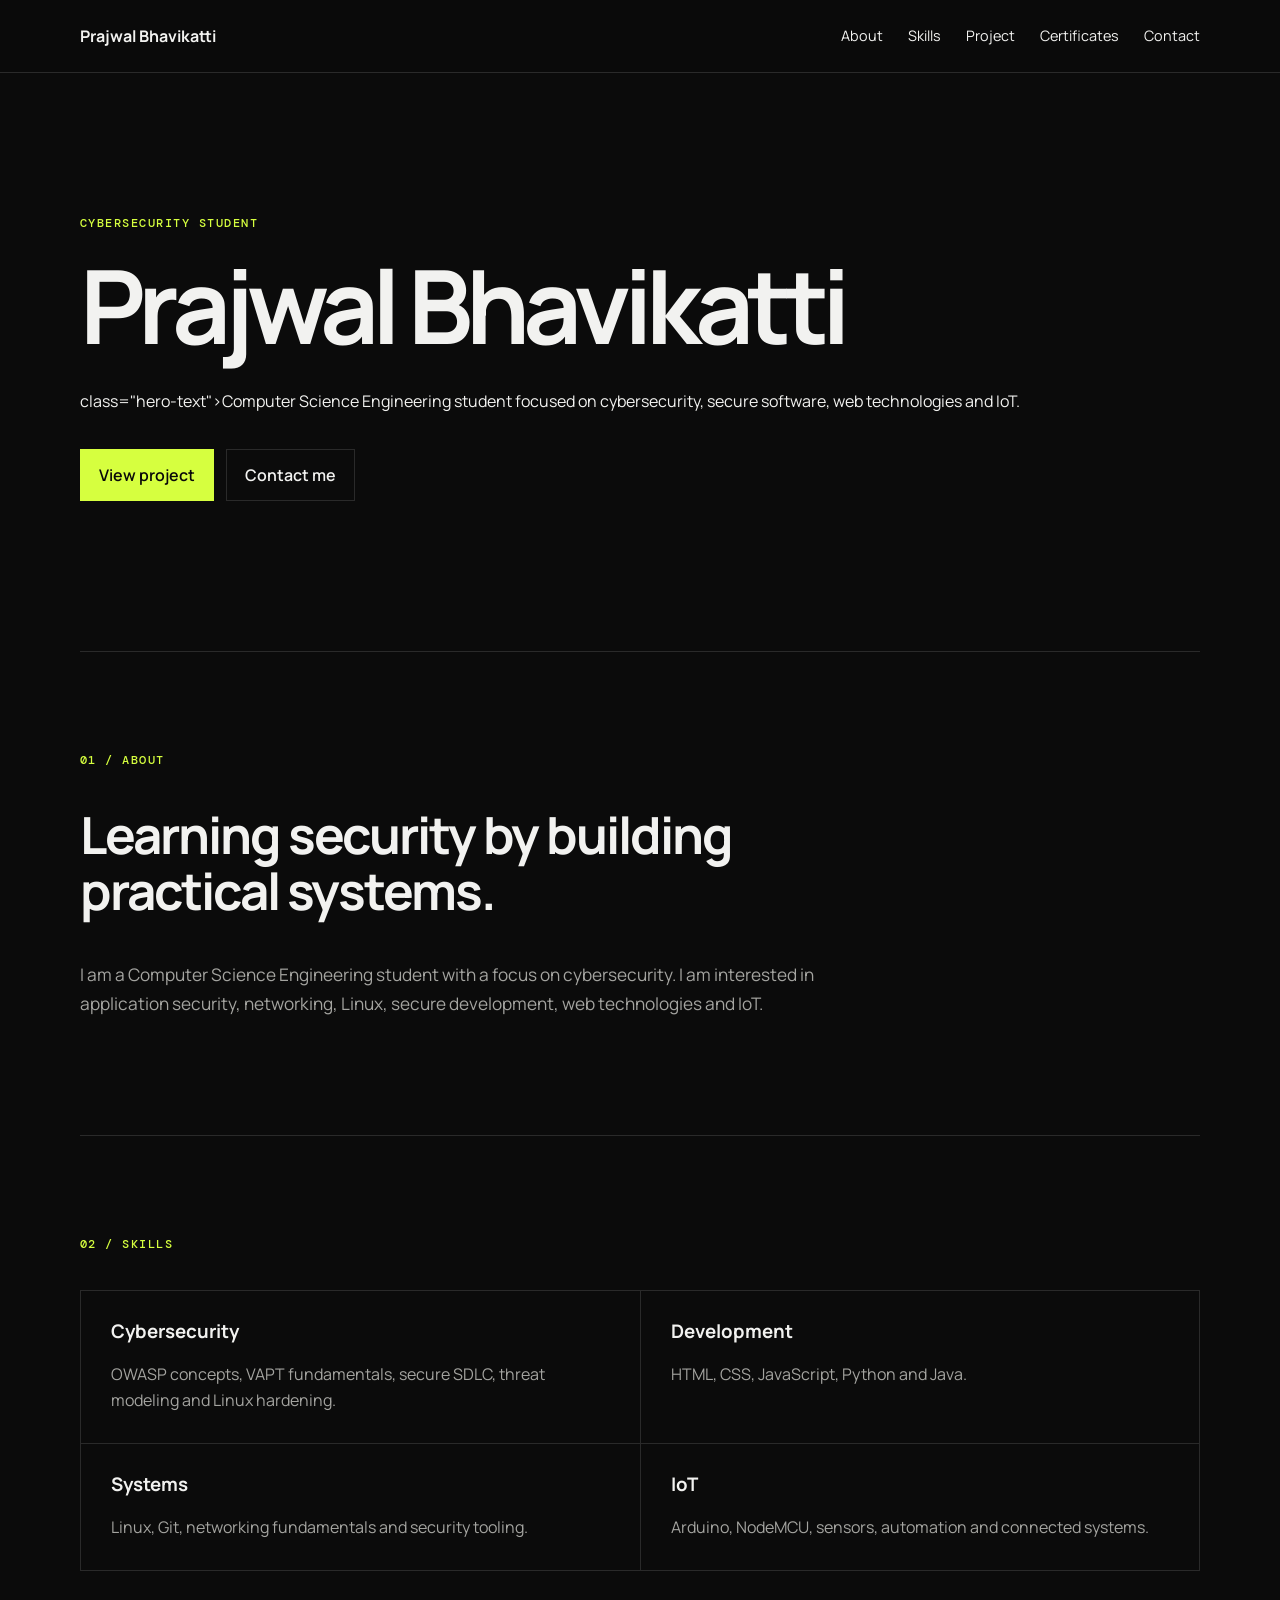
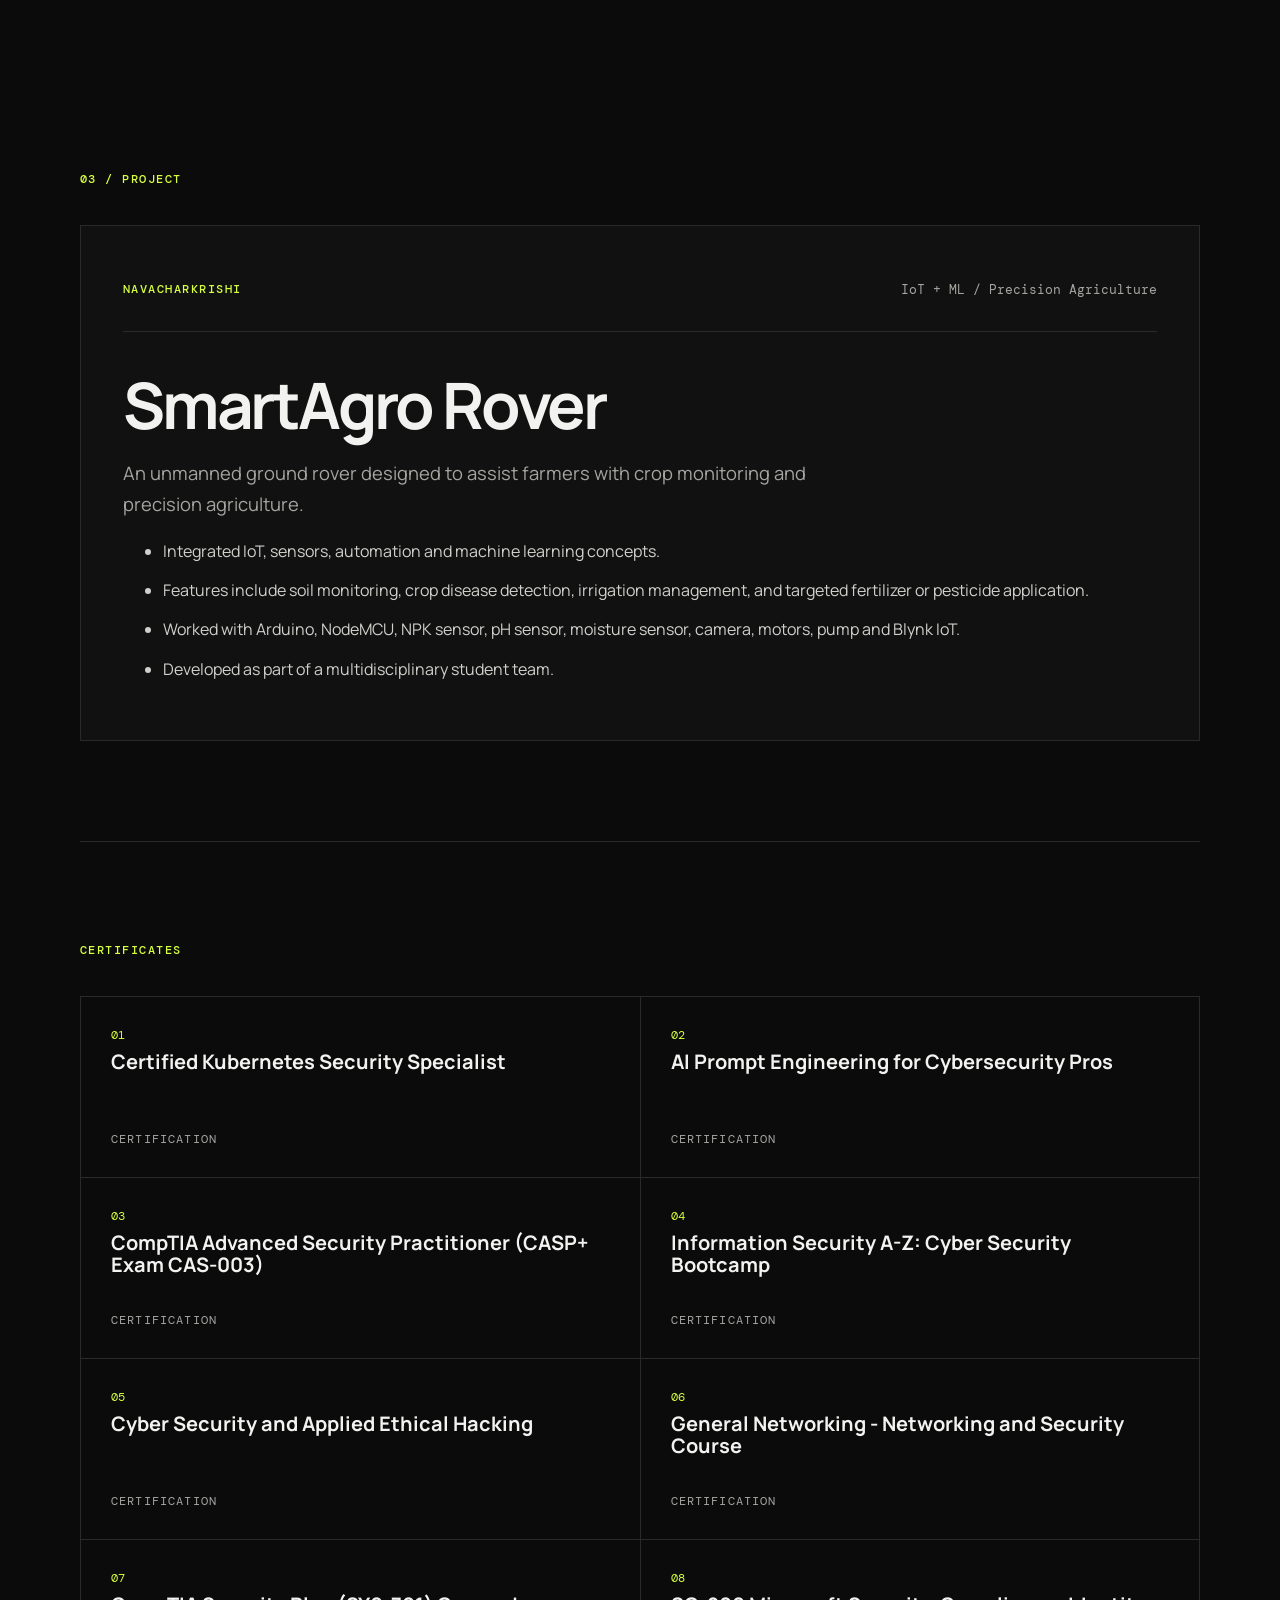
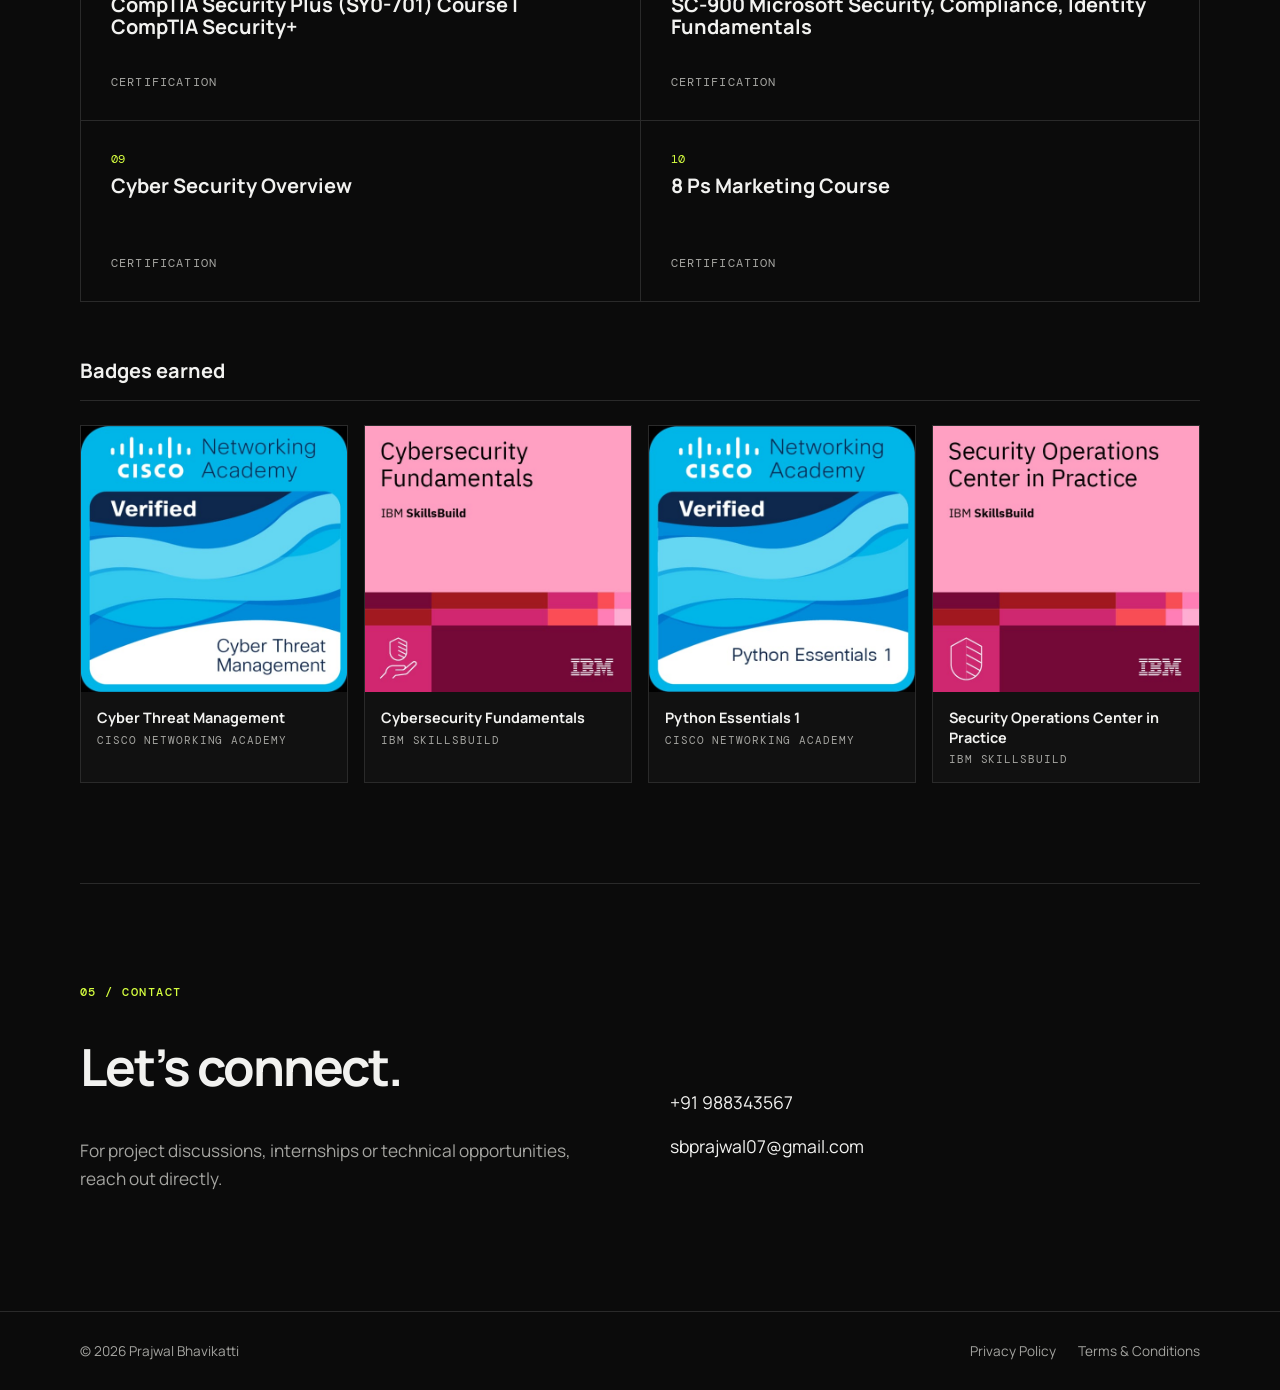
==== commit 54d0af1a: "Fix HTML formatting for certificate section" ====
--- a/index.html
+++ b/index.html
@@ -32,7 +32,7 @@
 </article></section>
 
 <section id="certificates" class="section section-border container"><div class="section-label">Certificates</div>
-<div class="certificates"><article class="certificate"><div><p> class="certificate-number">01</p><h3>Certified Kubernetes Security Specialist</h3></div><p>Certification</p></article>
+<div class="certificates"><article class="certificate"><div><p class="certificate-number">01</p><h3>Certified Kubernetes Security Specialist</h3></div><p>Certification</p></article>
 <article class="certificate"><div><p class="certificate-number">02</p><h3>AI Prompt Engineering for Cybersecurity Pros</h3></div><p>Certification</p></article>
 <article class="certificate"><div><p class="certificate-number">03</p><h3>CompTIA Advanced Security Practitioner (CASP+ Exam CAS-003)</h3></div><p>Certification</p></article>
 <article class="certificate"><div><p class="certificate-number">04</p><h3>Information Security A-Z: Cyber Security Bootcamp</h3></div><p>Certification</p></article>
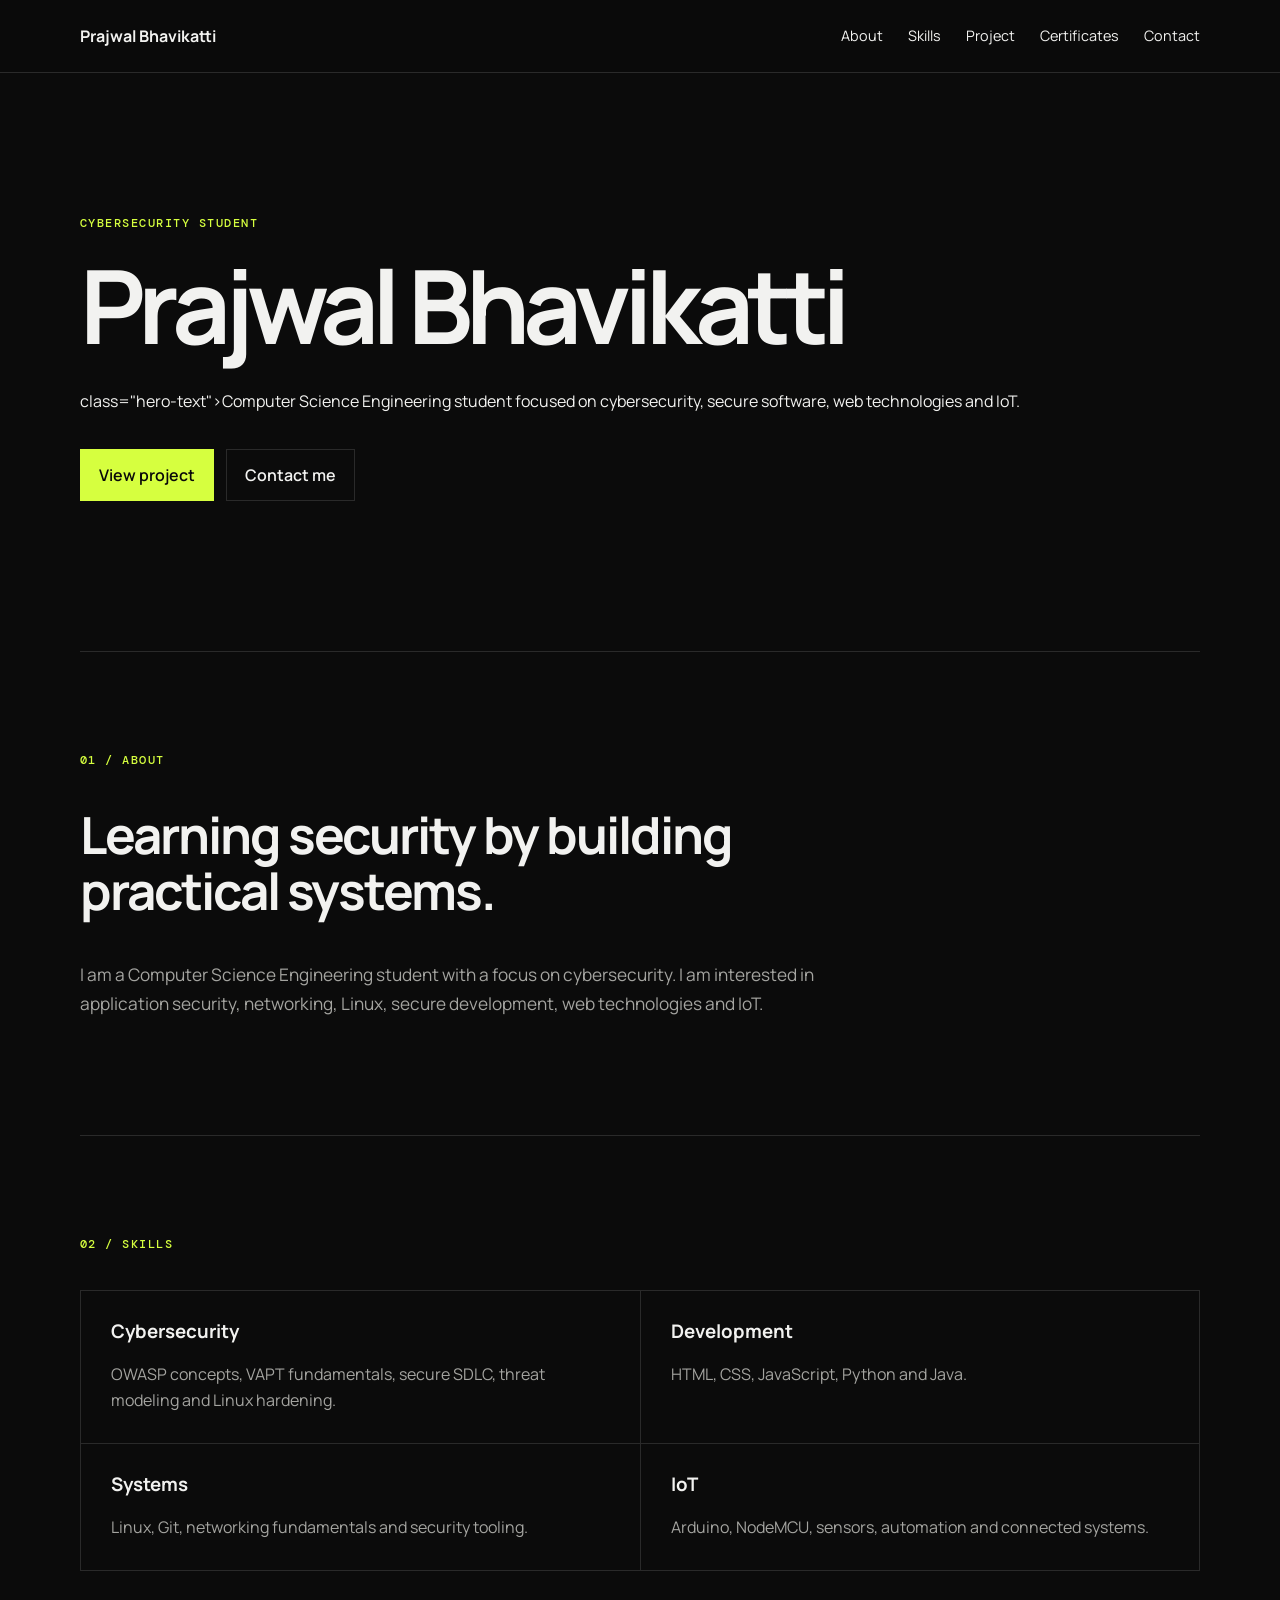
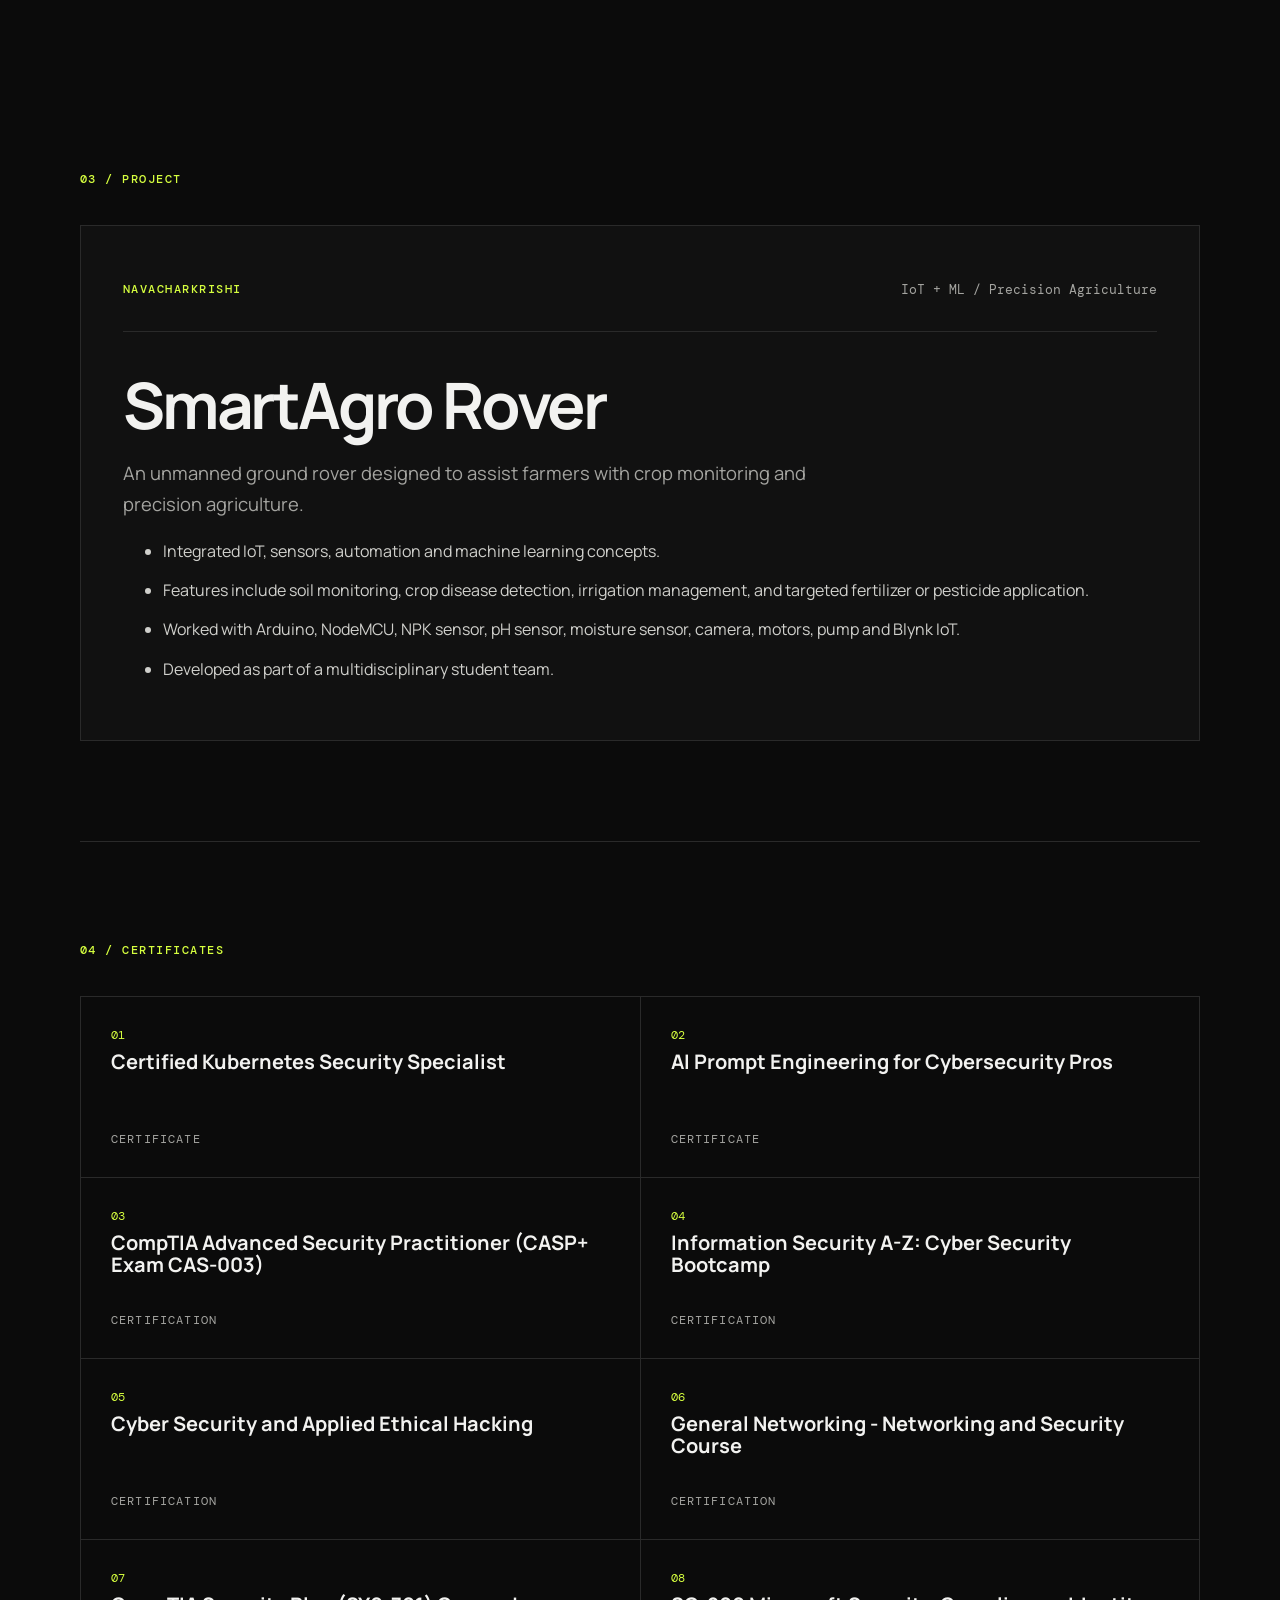
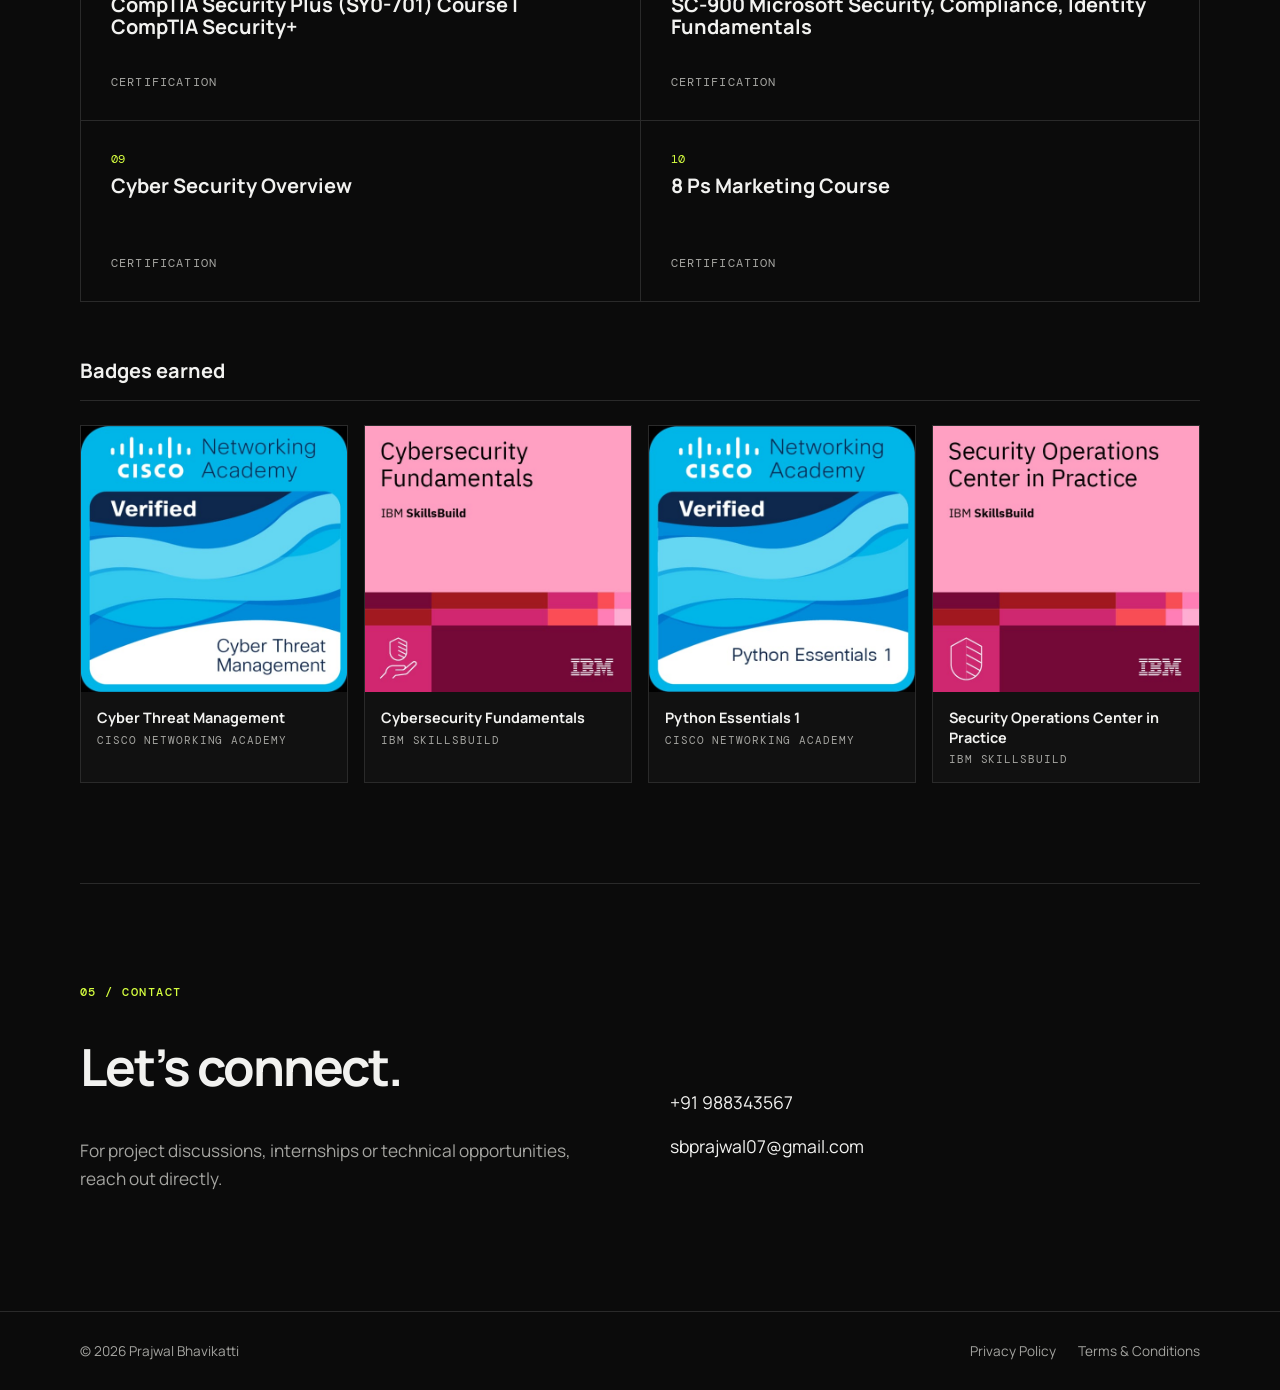
==== commit 5a20825f: "Update certificates section in index.html" ====
--- a/index.html
+++ b/index.html
@@ -31,9 +31,9 @@
 <ul><li>Integrated IoT, sensors, automation and machine learning concepts.</li><li>Features include soil monitoring, crop disease detection, irrigation management, and targeted fertilizer or pesticide application.</li><li>Worked with Arduino, NodeMCU, NPK sensor, pH sensor, moisture sensor, camera, motors, pump and Blynk IoT.</li><li>Developed as part of a multidisciplinary student team.</li></ul>
 </article></section>
 
-<section id="certificates" class="section section-border container"><div class="section-label">Certificates</div>
-<div class="certificates"><article class="certificate"><div><p class="certificate-number">01</p><h3>Certified Kubernetes Security Specialist</h3></div><p>Certification</p></article>
-<article class="certificate"><div><p class="certificate-number">02</p><h3>AI Prompt Engineering for Cybersecurity Pros</h3></div><p>Certification</p></article>
+<section id="certificates" class="section section-border container"><div class="section-label">04 / Certificates</div>
+<div class="certificates"><article class="certificate"><div><p class="certificate-number">01</p><h3>Certified Kubernetes Security Specialist</h3></div><p>Certificate</p></article>
+<article class="certificate"><div><p class="certificate-number">02</p><h3>AI Prompt Engineering for Cybersecurity Pros</h3></div><p>Certificate</p></article>
 <article class="certificate"><div><p class="certificate-number">03</p><h3>CompTIA Advanced Security Practitioner (CASP+ Exam CAS-003)</h3></div><p>Certification</p></article>
 <article class="certificate"><div><p class="certificate-number">04</p><h3>Information Security A-Z: Cyber Security Bootcamp</h3></div><p>Certification</p></article>
 <article class="certificate"><div><p class="certificate-number">05</p><h3>Cyber Security and Applied Ethical Hacking</h3></div><p>Certification</p></article>
